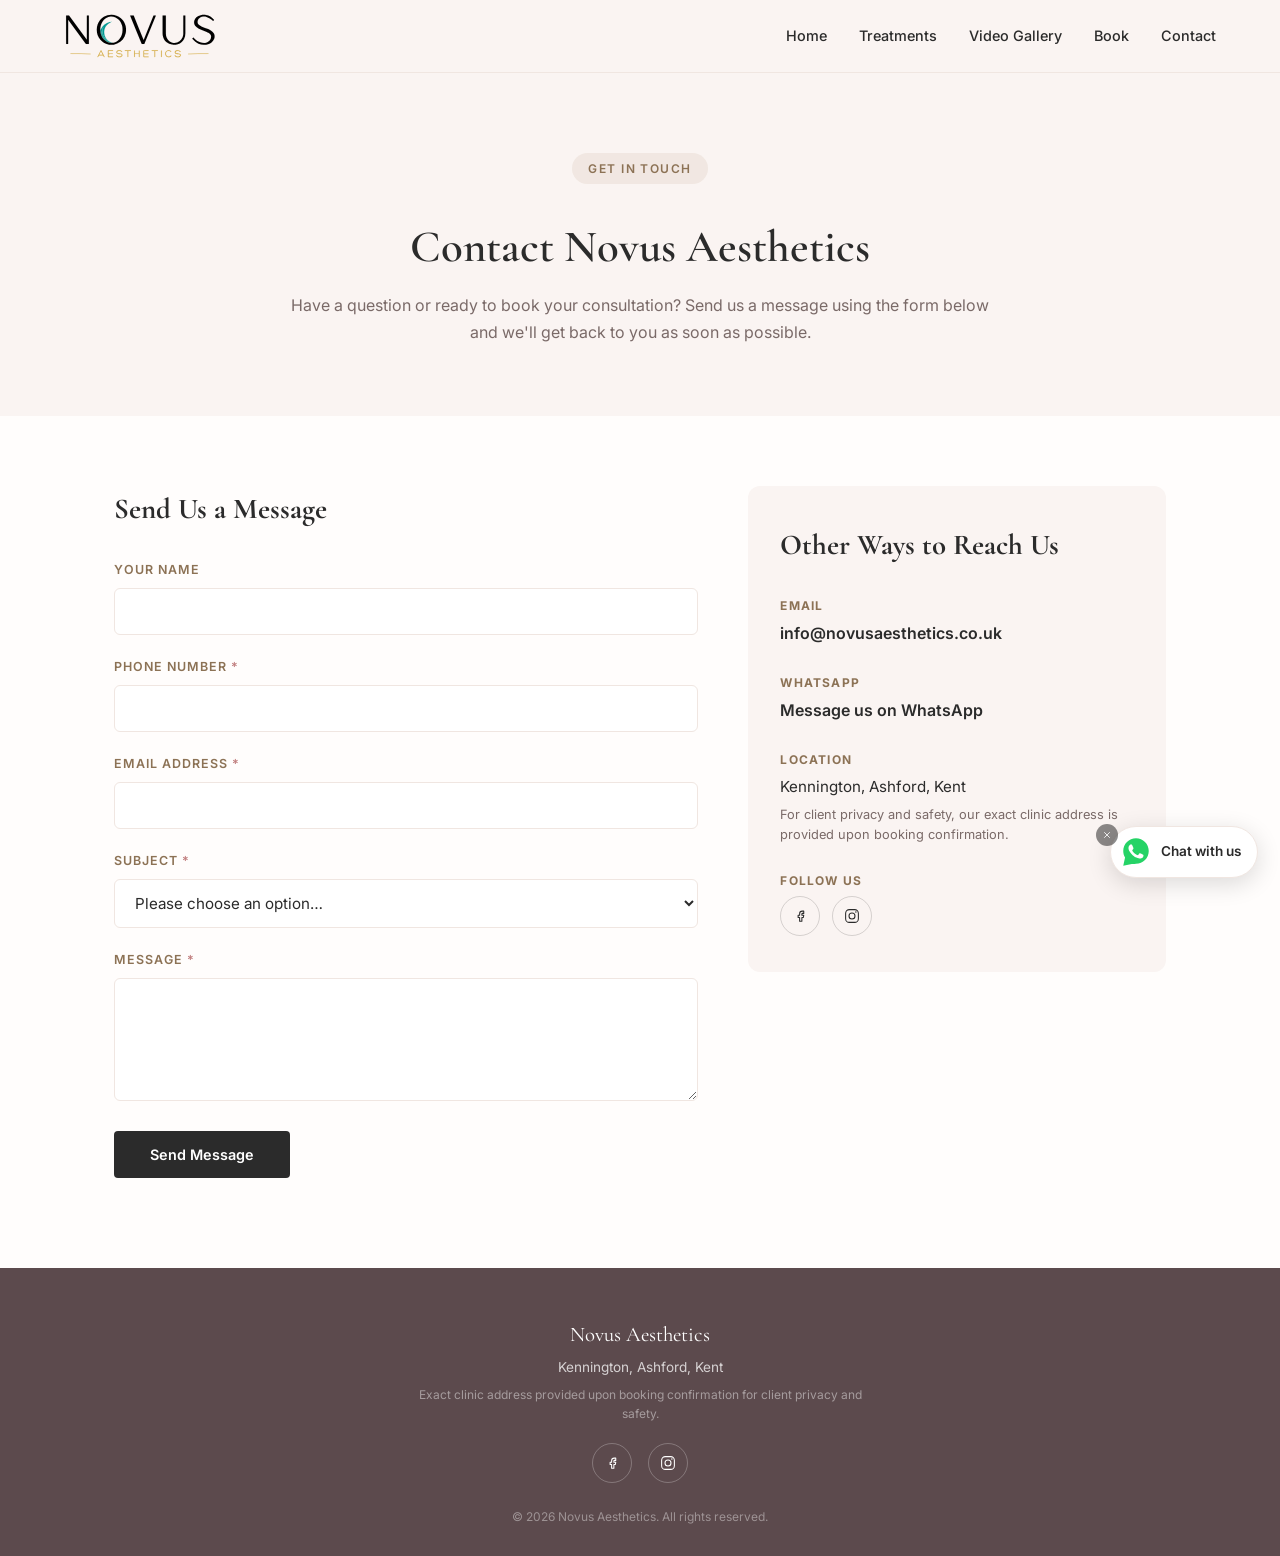
==== contact.html @ 6171dfd6 "Implement frosted header effect on scroll Add frosted header effect on scroll to improve UI." ====
<!DOCTYPE html>
<html lang="en-GB">
<head>
    <meta charset="UTF-8">
    <meta name="viewport" content="width=device-width, initial-scale=1.0, viewport-fit=cover">
    <meta http-equiv="X-UA-Compatible" content="ie=edge">
 
    <title>Contact | Book Your Consultation | Novus Aesthetics Ashford, Kent</title>
    <meta name="description" content="Get in touch with Novus Aesthetics in Ashford, Kent. Send a message to book your consultation for Botox, fillers and advanced skin treatments with a Registered Nurse.">
    <meta name="keywords" content="contact Novus Aesthetics, aesthetic clinic Ashford contact, book consultation Kent, Novus Aesthetics Kennington">
    <meta name="author" content="Novus Aesthetics">
    <meta name="robots" content="index, follow, max-snippet:-1, max-image-preview:large, max-video-preview:-1">
 
    <link rel="canonical" href="https://novusaesthetics.co.uk/contact.html">
    <link rel="preconnect" href="https://fonts.googleapis.com">
    <link rel="preconnect" href="https://fonts.gstatic.com" crossorigin>
 
    <link rel="stylesheet" href="style.css" media="screen">
    <link href="https://fonts.googleapis.com/css2?family=Cormorant+Garamond:wght@500;600;700&family=Parisienne&family=Inter:wght@400;500;600;700&display=swap" rel="stylesheet">
 
    <link rel="icon" type="image/svg+xml" href="favicon.svg">
    <link rel="shortcut icon" href="favicon.svg">
 
    <!-- Local Business Schema -->
    <script type="application/ld+json">
    {
      "@context": "https://schema.org",
      "@type": "MedicalBusiness",
      "@id": "https://novusaesthetics.co.uk/",
      "name": "Novus Aesthetics",
      "image": "https://novusaesthetics.co.uk/novus-logo.svg",
      "url": "https://novusaesthetics.co.uk",
      "email": "info@novusaesthetics.co.uk",
      "areaServed": {
        "@type": "Place",
        "name": "Kennington, Ashford, Kent"
      },
      "address": {
        "@type": "PostalAddress",
        "addressLocality": "Ashford",
        "addressRegion": "Kent",
        "addressCountry": "GB"
      },
      "sameAs": [
        "https://www.facebook.com/NovusAesthetics.uk",
        "https://www.instagram.com/novusaesthetics.uk"
      ]
    }
    </script>
</head>
<body>
 
    <!-- ============================= -->
    <!-- HEADER -->
    <!-- ============================= -->
    <header class="site-header">
        <div class="nav-container">
            <a href="index.html" class="logo" title="Novus Aesthetics">
                <img src="novus-logo.svg" alt="Novus Aesthetics" class="logo-img">
            </a>
 
            <nav class="primary-nav" aria-label="Primary Navigation">
                <a href="index.html">Home</a>
                <a href="treatments.html">Treatments</a>
                <a href="video.html">Video Gallery</a>
                <a href="book.html">Book</a>
                <a href="contact.html">Contact</a>
            </nav>
 
            <button class="hamburger" id="hamburger" aria-label="Open menu" aria-expanded="false" aria-controls="mobile-menu">
                <span></span><span></span><span></span>
            </button>
        </div>
    </header>
 
    <!-- Mobile Slide-in Menu -->
    <div class="mobile-menu" id="mobile-menu" role="dialog" aria-label="Mobile Navigation">
        <button class="menu-close" id="menu-close" aria-label="Close menu">
            <svg viewBox="0 0 24 24" fill="none" xmlns="http://www.w3.org/2000/svg">
                <path d="M6 6L18 18M18 6L6 18" stroke="currentColor" stroke-width="2" stroke-linecap="round"/>
            </svg>
        </button>
        <a href="index.html" class="mob-link">Home</a>
        <a href="treatments.html" class="mob-link">Treatments</a>
        <a href="video.html" class="mob-link">Video Gallery</a>
        <a href="book.html" class="mob-link">Book</a>
        <a href="contact.html" class="mob-link">Contact</a>
    </div>
 
    <main>
 
        <!-- ============================= -->
        <!-- PAGE HEADER -->
        <!-- ============================= -->
        <section class="page-header" aria-label="Contact Introduction">
            <div class="page-header-inner">
                <span class="eyebrow">Get In Touch</span>
                <h1>Contact Novus Aesthetics</h1>
                <p>Have a question or ready to book your consultation? Send us a message using the form below and we'll get back to you as soon as possible.</p>
            </div>
        </section>
 
        <!-- ============================= -->
        <!-- CONTACT SECTION -->
        <!-- ============================= -->
        <section class="contact-section" aria-label="Contact Form and Details">
            <div class="contact-grid">
 
                <!-- Contact Form -->
                <div class="contact-form-wrap">
                    <h2>Send Us a Message</h2>
                    <form class="contact-form" action="https://formspree.io/f/YOUR_FORM_ID" method="POST">
                        <div class="form-group">
                            <label for="name">Your Name</label>
                            <input type="text" id="name" name="name" autocomplete="name">
                        </div>
 
                        <div class="form-group">
                            <label for="phone">Phone Number <span class="req">*</span></label>
                            <input type="tel" id="phone" name="phone" required autocomplete="tel">
                        </div>
 
                        <div class="form-group">
                            <label for="email">Email Address <span class="req">*</span></label>
                            <input type="email" id="email" name="email" required autocomplete="email">
                        </div>
 
                        <div class="form-group">
                            <label for="subject">Subject <span class="req">*</span></label>
                            <select id="subject" name="subject" required>
                                <option value="" disabled selected>Please choose an option…</option>
                                <option value="Book a Consultation">Book a Consultation</option>
                                <option value="Treatment Enquiry">Treatment Enquiry</option>
                                <option value="Pricing Question">Pricing Question</option>
                                <option value="Aftercare Support">Aftercare Support</option>
                                <option value="Existing Appointment">Existing Appointment</option>
                                <option value="Other">Other</option>
                            </select>
                        </div>
 
                        <div class="form-group">
                            <label for="message">Message <span class="req">*</span></label>
                            <textarea id="message" name="message" rows="5" required></textarea>
                        </div>
 
                        <button type="submit" class="btn-submit">Send Message</button>
                    </form>
                </div>
 
                <!-- Contact Details -->
                <aside class="contact-details">
                    <h2>Other Ways to Reach Us</h2>
 
                    <div class="contact-detail-item">
                        <p class="detail-label">Email</p>
                        <a href="mailto:info@novusaesthetics.co.uk" class="detail-link">info@novusaesthetics.co.uk</a>
                    </div>
 
                    <div class="contact-detail-item">
                        <p class="detail-label">WhatsApp</p>
                        <a href="https://wa.me/447742267151" target="_blank" rel="noopener" class="detail-link">Message us on WhatsApp</a>
                    </div>
 
                    <div class="contact-detail-item">
                        <p class="detail-label">Location</p>
                        <p class="detail-text">Kennington, Ashford, Kent</p>
                        <p class="detail-note">For client privacy and safety, our exact clinic address is provided upon booking confirmation.</p>
                    </div>
 
                    <div class="contact-detail-item">
                        <p class="detail-label">Follow Us</p>
                        <div class="contact-socials">
                            <a href="https://www.facebook.com/NovusAesthetics.uk" target="_blank" rel="noopener" aria-label="Novus Aesthetics on Facebook" class="social-icon social-icon-dark">
                                <svg viewBox="0 0 24 24" fill="none" xmlns="http://www.w3.org/2000/svg">
                                    <path d="M15 8.5H17V5.5H15C13.067 5.5 11.5 7.067 11.5 9V11H9.5V14H11.5V19H14.5V14H16.5L17 11H14.5V9.5C14.5 8.94772 14.9477 8.5 15.5 8.5H15Z" stroke="currentColor" stroke-width="1.4" stroke-linejoin="round"/>
                                </svg>
                            </a>
                            <a href="https://www.instagram.com/novusaesthetics.uk" target="_blank" rel="noopener" aria-label="Novus Aesthetics on Instagram" class="social-icon social-icon-dark">
                                <svg viewBox="0 0 24 24" fill="none" xmlns="http://www.w3.org/2000/svg">
                                    <rect x="3.5" y="3.5" width="17" height="17" rx="5" stroke="currentColor" stroke-width="1.4"/>
                                    <circle cx="12" cy="12" r="4" stroke="currentColor" stroke-width="1.4"/>
                                    <circle cx="17.2" cy="6.8" r="1" fill="currentColor"/>
                                </svg>
                            </a>
                        </div>
                    </div>
                </aside>
 
            </div>
        </section>
 
    </main>
 
    <!-- WhatsApp Floating Chat Button -->
    <div class="whatsapp-float" id="whatsapp-float">
        <button class="whatsapp-dismiss" id="whatsapp-dismiss" aria-label="Hide WhatsApp button">
            <svg viewBox="0 0 24 24" fill="none" xmlns="http://www.w3.org/2000/svg">
                <path d="M6 6L18 18M18 6L6 18" stroke="currentColor" stroke-width="2" stroke-linecap="round"/>
            </svg>
        </button>
        <a href="https://wa.me/447742267151" target="_blank" rel="noopener" class="whatsapp-btn" aria-label="Chat with us on WhatsApp">
            <svg viewBox="0 0 32 32" fill="none" xmlns="http://www.w3.org/2000/svg">
                <path d="M16 3C9.373 3 4 8.373 4 15c0 2.25.62 4.354 1.699 6.153L4 29l8.063-1.657A11.94 11.94 0 0 0 16 27c6.627 0 12-5.373 12-12S22.627 3 16 3z" fill="#25D366"/>
                <path d="M12.505 9.641c-.26-.579-.534-.591-.782-.601-.202-.009-.434-.008-.665-.008-.231 0-.607.087-.925.434-.318.348-1.214 1.187-1.214 2.895 0 1.708 1.243 3.358 1.416 3.59.174.231 2.4 3.844 5.925 5.234 2.93 1.155 3.526.925 4.162.867.637-.058 2.054-.84 2.343-1.65.29-.81.29-1.505.203-1.65-.087-.145-.318-.232-.665-.406-.348-.173-2.054-1.013-2.372-1.129-.318-.116-.55-.173-.781.174-.232.347-.897 1.129-1.1 1.36-.202.232-.405.26-.752.087-.348-.174-1.466-.54-2.792-1.723-1.032-.92-1.729-2.057-1.931-2.404-.203-.348-.022-.536.152-.709.156-.155.348-.405.521-.608.174-.202.232-.347.348-.578.115-.232.058-.434-.03-.608-.086-.174-.762-1.891-1.07-2.577z" fill="#fff"/>
            </svg>
            <span class="whatsapp-label">Chat with us</span>
        </a>
    </div>
 
    <!-- ============================= -->
    <!-- FOOTER -->
    <!-- ============================= -->
    <footer class="site-footer">
        <div class="footer-content">
            <p class="footer-brand">Novus Aesthetics</p>
            <p class="footer-area">Kennington, Ashford, Kent</p>
            <p class="footer-privacy">Exact clinic address provided upon booking confirmation for client privacy and safety.</p>
            <div class="footer-socials">
                <a href="https://www.facebook.com/NovusAesthetics.uk" target="_blank" rel="noopener" aria-label="Novus Aesthetics on Facebook" class="social-icon">
                    <svg viewBox="0 0 24 24" fill="none" xmlns="http://www.w3.org/2000/svg">
                        <path d="M15 8.5H17V5.5H15C13.067 5.5 11.5 7.067 11.5 9V11H9.5V14H11.5V19H14.5V14H16.5L17 11H14.5V9.5C14.5 8.94772 14.9477 8.5 15.5 8.5H15Z" stroke="currentColor" stroke-width="1.4" stroke-linejoin="round"/>
                    </svg>
                </a>
                <a href="https://www.instagram.com/novusaesthetics.uk" target="_blank" rel="noopener" aria-label="Novus Aesthetics on Instagram" class="social-icon">
                    <svg viewBox="0 0 24 24" fill="none" xmlns="http://www.w3.org/2000/svg">
                        <rect x="3.5" y="3.5" width="17" height="17" rx="5" stroke="currentColor" stroke-width="1.4"/>
                        <circle cx="12" cy="12" r="4" stroke="currentColor" stroke-width="1.4"/>
                        <circle cx="17.2" cy="6.8" r="1" fill="currentColor"/>
                    </svg>
                </a>
            </div>
            <p class="footer-copy">&copy; 2026 Novus Aesthetics. All rights reserved.</p>
        </div>
    </footer>
 
    <script>
        const hamburger = document.getElementById('hamburger');
        const mobileMenu = document.getElementById('mobile-menu');
        const menuClose = document.getElementById('menu-close');
        const mobLinks = mobileMenu.querySelectorAll('.mob-link');
 
        function closeMenu() {
            mobileMenu.classList.remove('open');
            hamburger.classList.remove('open');
            hamburger.setAttribute('aria-expanded', 'false');
            document.body.style.overflow = '';
        }
 
        hamburger.addEventListener('click', () => {
            const isOpen = mobileMenu.classList.toggle('open');
            hamburger.classList.toggle('open', isOpen);
            hamburger.setAttribute('aria-expanded', isOpen);
            document.body.style.overflow = isOpen ? 'hidden' : '';
        });
 
        menuClose.addEventListener('click', closeMenu);
 
        mobLinks.forEach(link => {
            link.addEventListener('click', closeMenu);
        });
 
        // WhatsApp float dismiss
        const whatsappFloat = document.getElementById('whatsapp-float');
        const whatsappDismiss = document.getElementById('whatsapp-dismiss');
 
        whatsappDismiss.addEventListener('click', () => {
            whatsappFloat.classList.add('hidden');
        });
 
        // Frosted header on scroll
        const siteHeader = document.querySelector('.site-header');
        function updateHeaderFrost() {
            siteHeader.classList.toggle('scrolled', window.scrollY > 40);
        }
        window.addEventListener('scroll', updateHeaderFrost, { passive: true });
        updateHeaderFrost();
    </script>
</body>
</html>
---- style.css ----
/* ============================= */
/* RESET & BASE */
/* ============================= */
* {
    margin: 0;
    padding: 0;
    box-sizing: border-box;
}

:root {
    --ink: #2b2b2b;
    --stone: #faf4f2;       /* very light warm blush */
    --cream: #fffdfc;       /* near-white warm ivory */
    --accent: #a98c6b;      /* warm gold-taupe */
    --accent-dark: #8c7255;
    --blush: #d9a0a0;       /* soft beauty pink */
    --blush-dark: #c07d7d;
    --teal: #2aa38f;
    --teal-dark: #1f8a7a;
    --deep: #5c4a4d;        /* lightened warm plum, much softer than before */
    --text-muted: #7a6a68;
    --border-soft: #f0e6e1;
    --white: #ffffff;
}

html {
    scroll-behavior: smooth;
}

body {
    font-family: 'Inter', sans-serif;
    background-color: var(--cream);
    color: var(--ink);
    line-height: 1.6;
    -webkit-font-smoothing: antialiased;
}

h1, h2, h3 {
    font-family: 'Cormorant Garamond', serif;
    color: var(--ink);
}

a {
    color: inherit;
}

img {
    max-width: 100%;
    display: block;
}

.section-heading {
    text-align: center;
    max-width: 640px;
    margin: 0 auto 48px;
    padding: 0 20px;
}

.section-heading h2 {
    font-size: 2.2rem;
    margin-bottom: 12px;
    position: relative;
    display: inline-block;
}

.section-heading h2::after {
    content: '';
    display: block;
    width: 56px;
    height: 3px;
    margin: 14px auto 0;
    border-radius: 2px;
    background: linear-gradient(90deg, var(--blush-dark), var(--teal), var(--accent));
}

.section-sub {
    color: var(--text-muted);
    font-size: 1rem;
}

/* ============================= */
/* HEADER */
/* ============================= */
.site-header {
    position: sticky;
    top: 0;
    left: 0;
    width: 100%;
    z-index: 1000;
    background: var(--stone);
    border-bottom: 1px solid var(--border-soft);
    transition: background 0.3s ease;
}

/* Frosted translucent state once scrolled */
.site-header.scrolled {
    background: rgba(250, 244, 242, 0.78);
    backdrop-filter: blur(12px);
    -webkit-backdrop-filter: blur(12px);
}

.nav-container {
    display: flex;
    justify-content: space-between;
    align-items: center;
    max-width: 1200px;
    margin: 0 auto;
    padding: 12px 24px;
}

.logo {
    display: inline-flex;
    align-items: center;
    text-decoration: none;
    line-height: 1;
}

.logo-img {
    height: 48px;
    width: auto;
    display: block;
}

.primary-nav {
    display: flex;
    gap: 32px;
}

.primary-nav a {
    text-decoration: none;
    font-size: 0.9rem;
    font-weight: 500;
    color: var(--ink);
    transition: color 0.2s ease;
}

.primary-nav a:hover {
    color: var(--accent);
}

/* Hamburger (hidden on desktop) */
.hamburger {
    display: none;
    flex-direction: column;
    justify-content: center;
    gap: 5px;
    background: none;
    border: none;
    cursor: pointer;
    padding: 8px;
    z-index: 1200;
}

.hamburger span {
    display: block;
    width: 24px;
    height: 2px;
    background: var(--ink);
    border-radius: 2px;
    transition: transform 0.3s ease, opacity 0.3s ease;
}

.hamburger.open span:nth-child(1) { transform: translateY(7px) rotate(45deg); }
.hamburger.open span:nth-child(2) { opacity: 0; }
.hamburger.open span:nth-child(3) { transform: translateY(-7px) rotate(-45deg); }

/* Mobile Slide-in Menu */
.mobile-menu {
    display: none;
    position: fixed;
    inset: 0;
    background: var(--stone);
    z-index: 1100;
    flex-direction: column;
    align-items: center;
    justify-content: center;
    gap: 32px;
}

.mobile-menu.open {
    display: flex;
}

.mob-link {
    font-family: 'Cormorant Garamond', serif;
    font-size: 1.5rem;
    font-weight: 600;
    color: var(--ink);
    text-decoration: none;
}

/* ============================= */
/* HERO */
/* ============================= */
.hero {
    position: relative;
    padding: 120px 24px 100px;
    text-align: left;
    overflow: hidden;
    min-height: 540px;
    display: flex;
    align-items: center;
}

.hero-bg {
    position: absolute;
    inset: 0;
    z-index: 0;
    background-image: url('lip-model-novus-aestetics.jpg');
    background-size: cover;
    background-position: left 30%;
}

.hero-bg::after {
    content: '';
    position: absolute;
    inset: 0;
    background: linear-gradient(95deg, rgba(255,253,252,0.15) 0%, rgba(255,253,252,0.55) 40%, rgba(255,253,252,0.92) 68%, rgba(255,253,252,0.97) 100%);
}

.hero-content {
    position: relative;
    z-index: 2;
    max-width: 520px;
    margin-left: auto;
    margin-right: 6%;
}

.hero-h1 {
    margin-bottom: 22px;
    color: var(--ink);
    font-size: 3.2rem;
}

.hero-sub {
    color: #5f5350;
}

.hero-content .btn-outline {
    border-color: var(--ink);
    color: var(--ink);
    background: rgba(255,255,255,0.55);
}

.hero-content .hero-btns .btn-outline:hover {
    background: var(--accent);
    border-color: var(--accent);
    color: var(--white);
}

.eyebrow {
    display: inline-block;
    font-size: 0.75rem;
    font-weight: 600;
    letter-spacing: 0.12em;
    text-transform: uppercase;
    color: var(--accent-dark);
    background: rgba(169, 140, 107, 0.12);
    padding: 6px 16px;
    border-radius: 20px;
    margin-bottom: 24px;
}

.hero-h1 {
    font-size: 3rem;
    font-weight: 600;
    line-height: 1.15;
    margin-bottom: 20px;
}

.hero-sub {
    font-size: 1.05rem;
    color: var(--text-muted);
    max-width: 560px;
    margin: 0 auto 32px;
}

.hero-btns {
    display: flex;
    justify-content: center;
    gap: 14px;
    flex-wrap: wrap;
}

.btn-outline {
    background: transparent;
    color: var(--ink);
    font-size: 0.9rem;
    font-weight: 600;
    padding: 14px 28px;
    border-radius: 4px;
    text-decoration: none;
    border: 1.5px solid var(--ink);
    transition: background 0.2s ease, color 0.2s ease, border-color 0.2s ease;
    display: inline-block;
}

.btn-primary {
    background: var(--ink);
    color: var(--white);
    font-size: 0.9rem;
    font-weight: 600;
    padding: 14px 28px;
    border-radius: 4px;
    text-decoration: none;
    transition: background 0.2s ease;
}

.btn-primary:hover {
    background: var(--accent-dark);
}

.btn-ghost-dark {
    background: transparent;
    color: var(--white);
    font-size: 0.9rem;
    font-weight: 600;
    padding: 14px 28px;
    border-radius: 4px;
    text-decoration: none;
    border: 1.5px solid var(--white);
    transition: background 0.2s ease, color 0.2s ease;
    display: inline-block;
}

.btn-ghost-dark:hover {
    background: var(--white);
    color: var(--ink);
}

.btn-primary-lg {
    background: var(--white);
    color: var(--ink);
    font-size: 1rem;
    font-weight: 700;
    padding: 16px 36px;
    border-radius: 4px;
    text-decoration: none;
    display: inline-block;
    margin-top: 24px;
    transition: transform 0.2s ease;
}

.btn-primary-lg:hover {
    transform: translateY(-2px);
}

/* ============================= */
/* TRUST STRIP */
/* ============================= */
.trust-strip {
    display: grid;
    grid-template-columns: repeat(auto-fit, minmax(220px, 1fr));
    gap: 1px;
    background: var(--border-soft);
}

.trust-item {
    background: var(--cream);
    padding: 40px 32px;
    text-align: center;
}

.trust-icon {
    width: 48px;
    height: 48px;
    margin: 0 auto 16px;
    color: var(--accent-dark);
}

.trust-icon svg {
    width: 100%;
    height: 100%;
}

.trust-title {
    font-weight: 700;
    font-size: 1rem;
    margin-bottom: 8px;
}

.trust-body {
    font-size: 0.85rem;
    color: var(--text-muted);
    line-height: 1.6;
}

/* ============================= */
/* SERVICES */
/* ============================= */
.services {
    padding: 90px 24px;
}

.services-grid {
    display: grid;
    grid-template-columns: repeat(auto-fit, minmax(280px, 1fr));
    gap: 28px;
    max-width: 1100px;
    margin: 0 auto;
}

.service-card {
    background: var(--white);
    border: 1px solid var(--border-soft);
    border-top: 3px solid var(--blush-dark);
    border-radius: 10px;
    padding: 40px 32px;
    transition: box-shadow 0.25s ease, transform 0.25s ease;
}

.service-card:nth-child(2) {
    border-top-color: var(--teal-dark);
}

.service-card:nth-child(3) {
    border-top-color: var(--accent);
}

.service-card:hover {
    transform: translateY(-4px);
    box-shadow: 0 16px 40px rgba(0,0,0,0.06);
}

.service-card h3 {
    font-size: 1.45rem;
    margin-bottom: 14px;
    letter-spacing: 0.01em;
}

.service-card p {
    font-size: 0.92rem;
    color: var(--text-muted);
    margin-bottom: 16px;
    line-height: 1.65;
}

.service-price {
    font-family: 'Cormorant Garamond', serif;
    font-size: 1.15rem;
    font-weight: 600;
    color: var(--blush-dark);
    margin-bottom: 20px !important;
}

.service-more {
    max-height: 0;
    overflow: hidden;
    transition: max-height 0.3s ease;
}

.service-more p {
    font-size: 0.88rem;
    color: var(--text-muted);
    line-height: 1.65;
    margin-bottom: 12px;
    padding-top: 4px;
}

.service-more p:first-child {
    padding-top: 8px;
}

.service-toggle {
    background: none;
    border: none;
    padding: 0;
    margin-top: 4px;
    font-family: 'Inter', sans-serif;
    font-size: 0.85rem;
    font-weight: 700;
    color: var(--accent-dark);
    letter-spacing: 0.02em;
    cursor: pointer;
    display: inline-flex;
    align-items: center;
    gap: 6px;
    transition: color 0.2s ease;
}

.service-toggle:hover {
    color: var(--ink);
}

.service-toggle span {
    font-size: 1.1rem;
    line-height: 1;
}

/* ============================= */
/* ABOUT */
/* ============================= */
.about {
    background: var(--stone);
    padding: 90px 24px;
}

.about-grid {
    display: grid;
    grid-template-columns: repeat(auto-fit, minmax(300px, 1fr));
    gap: 50px;
    max-width: 1100px;
    margin: 0 auto;
    align-items: center;
}

.about-image img {
    border-radius: 8px;
    width: 100%;
    aspect-ratio: 4/5;
    object-fit: cover;
}

.about-text h2 {
    font-size: 2.2rem;
    margin-bottom: 20px;
}

.about-text p {
    font-size: 0.95rem;
    color: var(--text-muted);
    margin-bottom: 16px;
}

.about-text em {
    color: var(--teal-dark);
    font-style: italic;
    font-weight: 600;
}

/* ============================= */
/* VIDEO TEASER */
/* ============================= */
.video-teaser {
    background: var(--deep);
    padding: 90px 24px;
    text-align: center;
    color: var(--white);
}

.video-teaser .section-heading h2,
.video-teaser .section-sub {
    color: var(--white);
}

.video-teaser-grid {
    display: grid;
    grid-template-columns: repeat(auto-fit, minmax(200px, 1fr));
    gap: 24px;
    max-width: 900px;
    margin: 0 auto 40px;
}

.video-teaser-card {
    background: rgba(255,255,255,0.05);
    border-radius: 8px;
    padding: 0;
    border: 1px solid rgba(255,255,255,0.1);
    overflow: hidden;
}

.video-thumb {
    position: relative;
    aspect-ratio: 16/10;
    background: rgba(255,255,255,0.04);
    display: flex;
    align-items: center;
    justify-content: center;
}

.play-icon {
    width: 56px;
    height: 56px;
    border-radius: 50%;
    background: rgba(255,255,255,0.12);
    display: flex;
    align-items: center;
    justify-content: center;
    font-size: 1.1rem;
    color: var(--white);
    transition: background 0.2s ease, transform 0.2s ease;
}

.video-teaser-card:hover .play-icon {
    background: var(--accent);
    transform: scale(1.08);
}

.video-label {
    padding: 16px 0;
    font-size: 0.9rem;
    font-weight: 600;
    color: var(--white);
}

/* ============================= */
/* TESTIMONIALS */
/* ============================= */
.testimonials {
    padding: 90px 24px;
}

.testimonials-grid {
    display: grid;
    grid-template-columns: repeat(auto-fit, minmax(260px, 1fr));
    gap: 28px;
    max-width: 1100px;
    margin: 0 auto;
}

.testimonial-card {
    background: var(--stone);
    border-radius: 8px;
    padding: 32px 28px;
}

.quote {
    font-style: italic;
    font-size: 0.95rem;
    margin-bottom: 16px;
    color: var(--ink);
    position: relative;
    padding-left: 18px;
}

.quote::before {
    content: '"';
    position: absolute;
    left: -4px;
    top: -6px;
    font-family: 'Cormorant Garamond', serif;
    font-size: 2.2rem;
    color: var(--blush-dark);
    font-style: normal;
}

.client-name {
    font-size: 0.82rem;
    font-weight: 700;
    color: var(--text-muted);
}

/* ============================= */
/* FAQ */
/* ============================= */
.faqs {
    padding: 90px 24px;
    background: var(--stone);
}

.faq-accordion {
    max-width: 720px;
    margin: 0 auto;
}

.faq-item {
    border-bottom: 1px solid var(--border-soft);
    padding: 18px 0;
}

.faq-toggle {
    width: 100%;
    background: none;
    border: none;
    text-align: left;
    font-size: 1.05rem;
    font-weight: 600;
    cursor: pointer;
    display: flex;
    justify-content: space-between;
    color: var(--ink);
    transition: color 0.2s ease;
}

.faq-toggle:hover {
    color: var(--blush-dark);
}

.faq-content {
    max-height: 0;
    overflow: hidden;
    transition: max-height 0.3s ease;
}

.faq-content p {
    padding-top: 12px;
    color: var(--text-muted);
    font-size: 0.9rem;
}

/* ============================= */
/* FINAL CTA */
/* ============================= */
.final-cta {
    background: linear-gradient(135deg, var(--blush-dark), var(--accent));
    padding: 80px 24px;
    text-align: center;
}

.final-cta h2 {
    font-size: 2.2rem;
    color: var(--white);
    margin-bottom: 6px;
}

.final-cta-sub {
    font-size: 1.05rem;
    color: rgba(255,255,255,0.9);
    font-weight: 500;
}

/* ============================= */
/* FOOTER */
/* ============================= */
.site-footer {
    background: var(--deep);
    color: rgba(255,255,255,0.75);
    padding: 50px 24px 30px;
    text-align: center;
}

.footer-brand {
    font-family: 'Cormorant Garamond', serif;
    font-size: 1.3rem;
    color: var(--white);
    margin-bottom: 6px;
}

.footer-area {
    font-size: 0.85rem;
    margin-bottom: 6px;
}

.footer-privacy {
    font-size: 0.75rem;
    color: rgba(255,255,255,0.45);
    max-width: 480px;
    margin: 0 auto 20px;
}

.footer-socials {
    display: flex;
    justify-content: center;
    gap: 16px;
    margin-bottom: 24px;
}

.social-icon {
    width: 40px;
    height: 40px;
    border-radius: 50%;
    border: 1px solid rgba(255,255,255,0.25);
    display: flex;
    align-items: center;
    justify-content: center;
    color: var(--white);
    transition: background 0.2s ease, border-color 0.2s ease;
}

.social-icon svg {
    width: 18px;
    height: 18px;
}

.social-icon:hover {
    background: var(--accent);
    border-color: var(--accent);
}

.footer-copy {
    font-size: 0.75rem;
    color: rgba(255,255,255,0.4);
}

/* ============================= */
/* MENU CLOSE BUTTON */
/* ============================= */
.menu-close {
    position: absolute;
    top: 20px;
    right: 20px;
    width: 44px;
    height: 44px;
    border-radius: 50%;
    border: 1px solid var(--border-soft);
    background: var(--stone);
    color: var(--ink);
    cursor: pointer;
    display: flex;
    align-items: center;
    justify-content: center;
}

.menu-close svg {
    width: 20px;
    height: 20px;
}

/* ============================= */
/* WHATSAPP FLOAT */
/* ============================= */
.whatsapp-float {
    position: fixed;
    bottom: 22px;
    right: 22px;
    z-index: 900;
    display: flex;
    align-items: center;
}

.whatsapp-float.hidden {
    display: none;
}

.whatsapp-btn {
    display: flex;
    align-items: center;
    gap: 8px;
    background: var(--white);
    border: 1px solid var(--border-soft);
    border-radius: 30px;
    padding: 8px 16px 8px 8px;
    text-decoration: none;
    box-shadow: 0 6px 24px rgba(0,0,0,0.14);
    transition: transform 0.2s ease, box-shadow 0.2s ease;
}

.whatsapp-btn:hover {
    transform: translateY(-2px);
    box-shadow: 0 10px 30px rgba(0,0,0,0.18);
}

.whatsapp-btn svg {
    width: 34px;
    height: 34px;
}

.whatsapp-label {
    font-size: 0.85rem;
    font-weight: 600;
    color: var(--ink);
}

.whatsapp-dismiss {
    width: 22px;
    height: 22px;
    border-radius: 50%;
    border: none;
    background: rgba(0,0,0,0.45);
    color: #fff;
    cursor: pointer;
    display: flex;
    align-items: center;
    justify-content: center;
    margin-right: -8px;
    margin-top: -34px;
    z-index: 2;
    position: relative;
}

.whatsapp-dismiss svg {
    width: 10px;
    height: 10px;
}

/* ============================= */
/* PAGE HEADER (inner pages) */
/* ============================= */
.page-header {
    background: var(--stone);
    padding: 80px 24px 70px;
    text-align: center;
}

.page-header-inner {
    max-width: 720px;
    margin: 0 auto;
}

.page-header h1 {
    font-size: 2.8rem;
    font-weight: 600;
    line-height: 1.15;
    margin: 14px 0 18px;
}

.page-header p {
    font-size: 1rem;
    color: var(--text-muted);
    line-height: 1.7;
}

/* ============================= */
/* TREATMENT CATEGORIES */
/* ============================= */
.treatment-cats {
    max-width: 1100px;
    margin: 0 auto;
    padding: 80px 24px;
    display: grid;
    grid-template-columns: repeat(auto-fit, minmax(300px, 1fr));
    gap: 28px;
}

.cat-block {
    background: var(--white);
    border: 1px solid var(--border-soft);
    border-top: 3px solid var(--accent);
    border-radius: 10px;
    padding: 36px 32px;
}

.cat-block:nth-child(1) { border-top-color: var(--blush-dark); }
.cat-block:nth-child(2) { border-top-color: var(--teal-dark); }
.cat-block:nth-child(3) { border-top-color: var(--accent); }
.cat-block:nth-child(4) { border-top-color: var(--blush); }

.cat-head h2 {
    font-size: 1.6rem;
    margin-bottom: 8px;
}

.cat-head p {
    font-size: 0.9rem;
    color: var(--text-muted);
    line-height: 1.6;
    margin-bottom: 22px;
}

.cat-list {
    list-style: none;
    padding: 0;
    margin: 0;
}

.cat-list li {
    font-size: 0.92rem;
    color: var(--ink);
    padding: 9px 0 9px 24px;
    border-top: 1px solid var(--border-soft);
    position: relative;
}

.cat-list li::before {
    content: '';
    position: absolute;
    left: 4px;
    top: 50%;
    transform: translateY(-50%);
    width: 6px;
    height: 6px;
    border-radius: 50%;
    background: var(--accent);
}

/* ============================= */
/* YOUR JOURNEY */
/* ============================= */
.journey {
    background: var(--stone);
    padding: 90px 24px;
}

.journey-steps {
    max-width: 760px;
    margin: 0 auto;
    display: flex;
    flex-direction: column;
    gap: 8px;
}

.journey-step {
    display: flex;
    gap: 24px;
    align-items: flex-start;
    background: var(--white);
    border: 1px solid var(--border-soft);
    border-radius: 10px;
    padding: 28px 30px;
}

.journey-num {
    flex-shrink: 0;
    width: 44px;
    height: 44px;
    border-radius: 50%;
    background: linear-gradient(135deg, var(--blush-dark), var(--accent));
    color: var(--white);
    font-family: 'Cormorant Garamond', serif;
    font-size: 1.4rem;
    font-weight: 700;
    display: flex;
    align-items: center;
    justify-content: center;
}

.journey-text h3 {
    font-size: 1.3rem;
    margin-bottom: 6px;
}

.journey-text p {
    font-size: 0.92rem;
    color: var(--text-muted);
    line-height: 1.65;
}

/* Scroll-reveal for journey steps (animates only if user allows motion) */
@media (prefers-reduced-motion: no-preference) {
    .journey-step {
        opacity: 0;
        transform: translateY(26px);
        transition: opacity 0.6s ease, transform 0.6s ease;
    }

    .journey-step.revealed {
        opacity: 1;
        transform: none;
    }

    /* Small stagger when several steps reveal together */
    .journey-step:nth-child(2).revealed { transition-delay: 0.1s; }
    .journey-step:nth-child(3).revealed { transition-delay: 0.2s; }
    .journey-step:nth-child(4).revealed { transition-delay: 0.3s; }
    .journey-step:nth-child(5).revealed { transition-delay: 0.4s; }

    /* No delay when hiding again */
    .journey-step:not(.revealed) { transition-delay: 0s; }
}

/* ============================= */
/* CONTACT PAGE */
/* ============================= */
.contact-section {
    max-width: 1100px;
    margin: 0 auto;
    padding: 70px 24px 90px;
}

.contact-grid {
    display: grid;
    grid-template-columns: 1.4fr 1fr;
    gap: 50px;
    align-items: start;
}

.contact-form-wrap h2,
.contact-details h2 {
    font-size: 1.8rem;
    margin-bottom: 28px;
}

.form-group {
    margin-bottom: 22px;
}

.form-group label {
    display: block;
    font-size: 0.78rem;
    font-weight: 600;
    letter-spacing: 0.08em;
    text-transform: uppercase;
    color: var(--accent-dark);
    margin-bottom: 8px;
}

.form-group .req {
    color: var(--blush-dark);
}

.form-group input,
.form-group select,
.form-group textarea {
    width: 100%;
    padding: 13px 16px;
    border: 1px solid var(--border-soft);
    border-radius: 6px;
    background: var(--white);
    font-family: 'Inter', sans-serif;
    font-size: 0.95rem;
    color: var(--ink);
    transition: border-color 0.2s ease, box-shadow 0.2s ease;
}

.form-group input:focus,
.form-group select:focus,
.form-group textarea:focus {
    outline: none;
    border-color: var(--accent);
    box-shadow: 0 0 0 3px rgba(169, 140, 107, 0.12);
}

.form-group textarea {
    resize: vertical;
    min-height: 120px;
}

.btn-submit {
    background: var(--ink);
    color: var(--white);
    font-family: 'Inter', sans-serif;
    font-size: 0.9rem;
    font-weight: 600;
    padding: 15px 36px;
    border: none;
    border-radius: 4px;
    cursor: pointer;
    transition: background 0.2s ease;
}

.btn-submit:hover {
    background: var(--accent-dark);
}

/* Contact details sidebar */
.contact-details {
    background: var(--stone);
    border-radius: 12px;
    padding: 36px 32px;
}

.contact-detail-item {
    margin-bottom: 26px;
}

.contact-detail-item:last-child {
    margin-bottom: 0;
}

.detail-label {
    font-size: 0.75rem;
    font-weight: 700;
    letter-spacing: 0.1em;
    text-transform: uppercase;
    color: var(--accent-dark);
    margin-bottom: 6px;
}

.detail-link {
    font-size: 1rem;
    font-weight: 600;
    color: var(--ink);
    text-decoration: none;
    transition: color 0.2s ease;
}

.detail-link:hover {
    color: var(--accent);
}

.detail-text {
    font-size: 0.95rem;
    color: var(--ink);
}

.detail-note {
    font-size: 0.8rem;
    color: var(--text-muted);
    line-height: 1.55;
    margin-top: 6px;
}

.contact-socials {
    display: flex;
    gap: 12px;
    margin-top: 4px;
}

.social-icon-dark {
    border-color: rgba(0,0,0,0.15);
    color: var(--ink);
}

.social-icon-dark:hover {
    background: var(--accent);
    border-color: var(--accent);
    color: var(--white);
}

/* ============================= */
/* VIDEO GALLERY PAGE */
/* ============================= */
.video-gallery {
    max-width: 1100px;
    margin: 0 auto;
    padding: 60px 24px 90px;
}

.video-filter {
    display: flex;
    justify-content: center;
    flex-wrap: wrap;
    gap: 10px;
    margin-bottom: 48px;
}

.filter-btn {
    background: transparent;
    border: 1px solid var(--border-soft);
    color: var(--text-muted);
    font-family: 'Inter', sans-serif;
    font-size: 0.85rem;
    font-weight: 600;
    padding: 9px 20px;
    border-radius: 30px;
    cursor: pointer;
    transition: all 0.2s ease;
}

.filter-btn:hover {
    border-color: var(--accent);
    color: var(--accent-dark);
}

.filter-btn.active {
    background: var(--ink);
    border-color: var(--ink);
    color: var(--white);
}

.video-grid {
    display: grid;
    grid-template-columns: repeat(auto-fill, minmax(300px, 1fr));
    gap: 32px;
}

.video-card {
    background: var(--white);
    border: 1px solid var(--border-soft);
    border-radius: 12px;
    overflow: hidden;
    transition: box-shadow 0.25s ease, transform 0.25s ease;
}

.video-card:hover {
    transform: translateY(-4px);
    box-shadow: 0 16px 40px rgba(0,0,0,0.08);
}

.video-frame {
    position: relative;
    aspect-ratio: 16 / 9;
    background: var(--deep);
    cursor: pointer;
    overflow: hidden;
}

.video-thumb-img {
    width: 100%;
    height: 100%;
    object-fit: cover;
    display: block;
}

.video-frame iframe {
    position: absolute;
    inset: 0;
    width: 100%;
    height: 100%;
    border: 0;
}

.video-play {
    position: absolute;
    top: 50%;
    left: 50%;
    transform: translate(-50%, -50%);
    width: 68px;
    height: 48px;
    background: none;
    border: none;
    cursor: pointer;
    padding: 0;
    transition: transform 0.2s ease;
}

.video-play svg {
    width: 100%;
    height: 100%;
}

.video-frame:hover .video-play {
    transform: translate(-50%, -50%) scale(1.1);
}

.video-info {
    padding: 22px 24px 26px;
}

.video-tag {
    display: inline-block;
    font-size: 0.68rem;
    font-weight: 700;
    letter-spacing: 0.08em;
    text-transform: uppercase;
    color: var(--accent-dark);
    background: rgba(169, 140, 107, 0.12);
    padding: 4px 12px;
    border-radius: 20px;
    margin-bottom: 12px;
}

.video-info h3 {
    font-size: 1.25rem;
    margin-bottom: 8px;
    line-height: 1.25;
}

.video-info p {
    font-size: 0.88rem;
    color: var(--text-muted);
    line-height: 1.6;
}

.video-loadmore-wrap {
    text-align: center;
    margin-top: 48px;
}

.btn-loadmore {
    background: transparent;
    border: 1.5px solid var(--ink);
    color: var(--ink);
    font-family: 'Inter', sans-serif;
    font-size: 0.9rem;
    font-weight: 600;
    padding: 13px 34px;
    border-radius: 4px;
    cursor: pointer;
    transition: background 0.2s ease, color 0.2s ease, border-color 0.2s ease;
}

.btn-loadmore:hover {
    background: var(--accent);
    border-color: var(--accent);
    color: var(--white);
}

.video-empty {
    text-align: center;
    color: var(--text-muted);
    font-size: 0.95rem;
    padding: 40px 0;
}

/* ============================= */
/* RESPONSIVE */
/* ============================= */
@media (max-width: 860px) {
    .primary-nav {
        display: none;
    }

    .hamburger {
        display: flex;
    }

    .hero {
        padding: 80px 20px 70px;
        min-height: 480px;
        text-align: center;
    }

    .hero-bg {
        background-position: 28% 20%;
    }

    .hero-bg::after {
        background: rgba(255,253,252,0.85);
    }

    .hero-content {
        margin: 0 auto;
        max-width: 100%;
    }

    .hero-h1 {
        font-size: 2.2rem;
    }

    .hero-content .hero-btns {
        justify-content: center;
    }

    .about-grid {
        grid-template-columns: 1fr;
    }

    .contact-grid {
        grid-template-columns: 1fr;
        gap: 40px;
    }

    .page-header h1 {
        font-size: 2rem;
    }

    .journey-step {
        padding: 22px 20px;
        gap: 16px;
    }

    .journey-num {
        width: 38px;
        height: 38px;
        font-size: 1.2rem;
    }

    .whatsapp-label {
        display: none;
    }

    .whatsapp-btn {
        padding: 8px;
    }
}
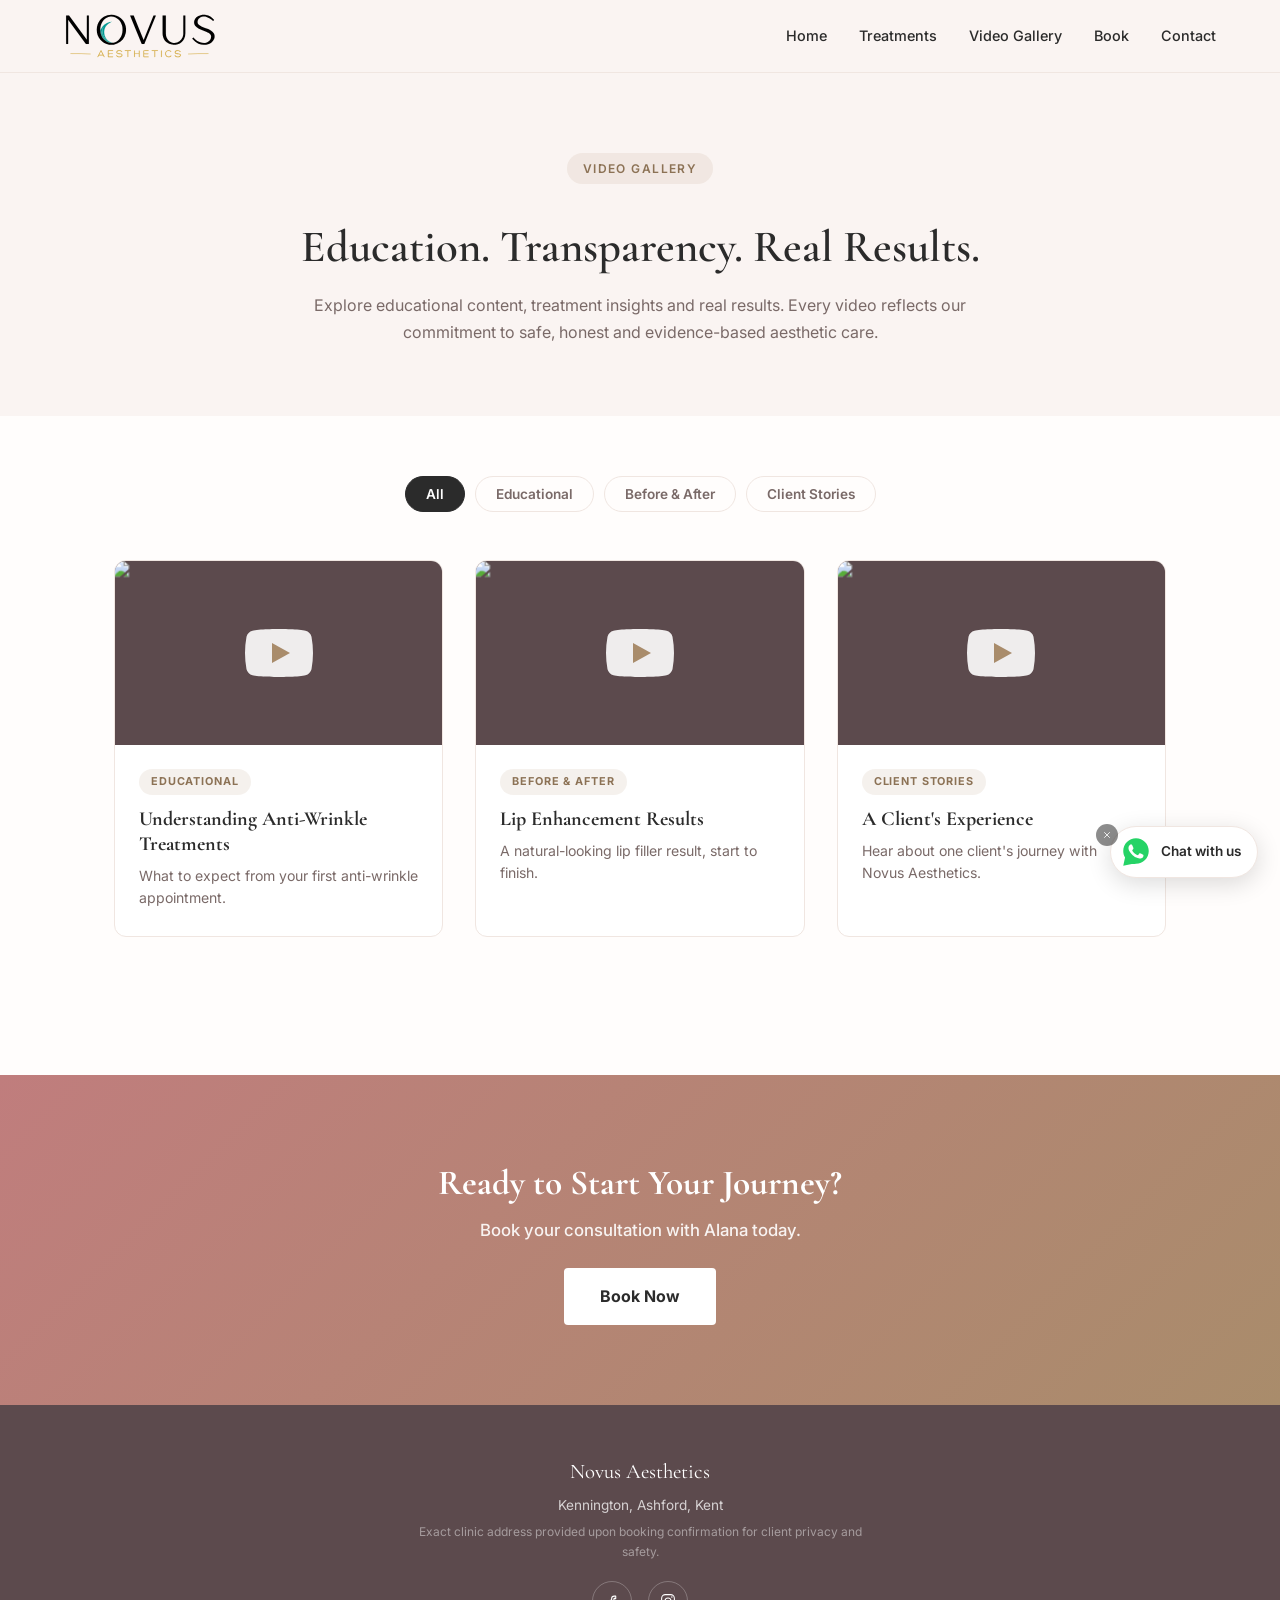
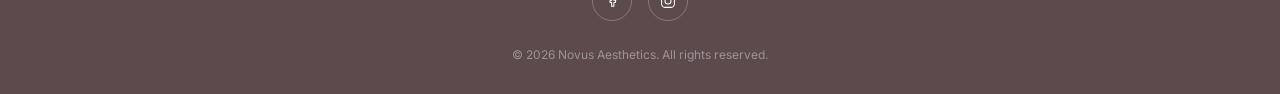
==== commit 37f8cd17: "Update contact.html" ====
--- a/contact.html
+++ b/contact.html
@@ -5,13 +5,13 @@
     <meta name="viewport" content="width=device-width, initial-scale=1.0, viewport-fit=cover">
     <meta http-equiv="X-UA-Compatible" content="ie=edge">
  
-    <title>Contact | Book Your Consultation | Novus Aesthetics Ashford, Kent</title>
-    <meta name="description" content="Get in touch with Novus Aesthetics in Ashford, Kent. Send a message to book your consultation for Botox, fillers and advanced skin treatments with a Registered Nurse.">
-    <meta name="keywords" content="contact Novus Aesthetics, aesthetic clinic Ashford contact, book consultation Kent, Novus Aesthetics Kennington">
+    <title>Video Gallery | Educational & Results | Novus Aesthetics Ashford</title>
+    <meta name="description" content="Watch educational videos, treatment insights and real results from Novus Aesthetics in Ashford, Kent. Aesthetic treatments delivered by a Registered Nurse.">
+    <meta name="keywords" content="aesthetic treatment videos, botox results Kent, filler before after Ashford, Novus Aesthetics videos">
     <meta name="author" content="Novus Aesthetics">
     <meta name="robots" content="index, follow, max-snippet:-1, max-image-preview:large, max-video-preview:-1">
  
-    <link rel="canonical" href="https://novusaesthetics.co.uk/contact.html">
+    <link rel="canonical" href="https://novusaesthetics.co.uk/video.html">
     <link rel="preconnect" href="https://fonts.googleapis.com">
     <link rel="preconnect" href="https://fonts.gstatic.com" crossorigin>
  
@@ -30,7 +30,6 @@
       "name": "Novus Aesthetics",
       "image": "https://novusaesthetics.co.uk/novus-logo.svg",
       "url": "https://novusaesthetics.co.uk",
-      "email": "info@novusaesthetics.co.uk",
       "areaServed": {
         "@type": "Place",
         "name": "Kennington, Ashford, Kent"
@@ -92,101 +91,105 @@
         <!-- ============================= -->
         <!-- PAGE HEADER -->
         <!-- ============================= -->
-        <section class="page-header" aria-label="Contact Introduction">
+        <section class="page-header" aria-label="Video Gallery Introduction">
             <div class="page-header-inner">
-                <span class="eyebrow">Get In Touch</span>
-                <h1>Contact Novus Aesthetics</h1>
-                <p>Have a question or ready to book your consultation? Send us a message using the form below and we'll get back to you as soon as possible.</p>
+                <span class="eyebrow">Video Gallery</span>
+                <h1>Education. Transparency. Real Results.</h1>
+                <p>Explore educational content, treatment insights and real results. Every video reflects our commitment to safe, honest and evidence-based aesthetic care.</p>
             </div>
         </section>
  
         <!-- ============================= -->
-        <!-- CONTACT SECTION -->
-        <!-- ============================= -->
-        <section class="contact-section" aria-label="Contact Form and Details">
-            <div class="contact-grid">
- 
-                <!-- Contact Form -->
-                <div class="contact-form-wrap">
-                    <h2>Send Us a Message</h2>
-                    <form class="contact-form" action="https://formspree.io/f/YOUR_FORM_ID" method="POST">
-                        <div class="form-group">
-                            <label for="name">Your Name</label>
-                            <input type="text" id="name" name="name" autocomplete="name">
-                        </div>
- 
-                        <div class="form-group">
-                            <label for="phone">Phone Number <span class="req">*</span></label>
-                            <input type="tel" id="phone" name="phone" required autocomplete="tel">
-                        </div>
- 
-                        <div class="form-group">
-                            <label for="email">Email Address <span class="req">*</span></label>
-                            <input type="email" id="email" name="email" required autocomplete="email">
-                        </div>
- 
-                        <div class="form-group">
-                            <label for="subject">Subject <span class="req">*</span></label>
-                            <select id="subject" name="subject" required>
-                                <option value="" disabled selected>Please choose an option…</option>
-                                <option value="Book a Consultation">Book a Consultation</option>
-                                <option value="Treatment Enquiry">Treatment Enquiry</option>
-                                <option value="Pricing Question">Pricing Question</option>
-                                <option value="Aftercare Support">Aftercare Support</option>
-                                <option value="Existing Appointment">Existing Appointment</option>
-                                <option value="Other">Other</option>
-                            </select>
-                        </div>
- 
-                        <div class="form-group">
-                            <label for="message">Message <span class="req">*</span></label>
-                            <textarea id="message" name="message" rows="5" required></textarea>
-                        </div>
- 
-                        <button type="submit" class="btn-submit">Send Message</button>
-                    </form>
-                </div>
- 
-                <!-- Contact Details -->
-                <aside class="contact-details">
-                    <h2>Other Ways to Reach Us</h2>
- 
-                    <div class="contact-detail-item">
-                        <p class="detail-label">Email</p>
-                        <a href="mailto:info@novusaesthetics.co.uk" class="detail-link">info@novusaesthetics.co.uk</a>
-                    </div>
- 
-                    <div class="contact-detail-item">
-                        <p class="detail-label">WhatsApp</p>
-                        <a href="https://wa.me/447742267151" target="_blank" rel="noopener" class="detail-link">Message us on WhatsApp</a>
-                    </div>
- 
-                    <div class="contact-detail-item">
-                        <p class="detail-label">Location</p>
-                        <p class="detail-text">Kennington, Ashford, Kent</p>
-                        <p class="detail-note">For client privacy and safety, our exact clinic address is provided upon booking confirmation.</p>
-                    </div>
- 
-                    <div class="contact-detail-item">
-                        <p class="detail-label">Follow Us</p>
-                        <div class="contact-socials">
-                            <a href="https://www.facebook.com/NovusAesthetics.uk" target="_blank" rel="noopener" aria-label="Novus Aesthetics on Facebook" class="social-icon social-icon-dark">
-                                <svg viewBox="0 0 24 24" fill="none" xmlns="http://www.w3.org/2000/svg">
-                                    <path d="M15 8.5H17V5.5H15C13.067 5.5 11.5 7.067 11.5 9V11H9.5V14H11.5V19H14.5V14H16.5L17 11H14.5V9.5C14.5 8.94772 14.9477 8.5 15.5 8.5H15Z" stroke="currentColor" stroke-width="1.4" stroke-linejoin="round"/>
-                                </svg>
-                            </a>
-                            <a href="https://www.instagram.com/novusaesthetics.uk" target="_blank" rel="noopener" aria-label="Novus Aesthetics on Instagram" class="social-icon social-icon-dark">
-                                <svg viewBox="0 0 24 24" fill="none" xmlns="http://www.w3.org/2000/svg">
-                                    <rect x="3.5" y="3.5" width="17" height="17" rx="5" stroke="currentColor" stroke-width="1.4"/>
-                                    <circle cx="12" cy="12" r="4" stroke="currentColor" stroke-width="1.4"/>
-                                    <circle cx="17.2" cy="6.8" r="1" fill="currentColor"/>
-                                </svg>
-                            </a>
-                        </div>
-                    </div>
-                </aside>
- 
-            </div>
+        <!-- VIDEO GALLERY -->
+        <!-- ============================= -->
+        <section class="video-gallery" aria-label="Video Gallery">
+ 
+            <!-- Category Filter -->
+            <div class="video-filter" role="tablist" aria-label="Filter videos by category">
+                <button class="filter-btn active" data-filter="all">All</button>
+                <button class="filter-btn" data-filter="educational">Educational</button>
+                <button class="filter-btn" data-filter="before-after">Before &amp; After</button>
+                <button class="filter-btn" data-filter="client-stories">Client Stories</button>
+            </div>
+ 
+            <!--
+                ==========================================================
+                HOW TO ADD A VIDEO (easy - copy one block below):
+                1. Copy an entire <article class="video-card"> ... </article> block
+                2. Paste it at the TOP of the grid to make it the newest video
+                3. Change data-category to: educational, before-after, or client-stories
+                4. Change the YouTube ID in TWO places:
+                   - data-video="YOUTUBE_ID"
+                   - the thumbnail img src (https://img.youtube.com/vi/YOUTUBE_ID/hqdefault.jpg)
+                5. Change the <h3> title and <p> caption
+                The YouTube ID is the part after "watch?v=" in the video URL.
+                e.g. youtube.com/watch?v=dQw4w9WgXcQ  ->  ID is dQw4w9WgXcQ
+                ==========================================================
+            -->
+            <div class="video-grid" id="video-grid">
+ 
+                <!-- Video 1 -->
+                <article class="video-card" data-category="educational">
+                    <div class="video-frame" data-video="dQw4w9WgXcQ">
+                        <img src="https://img.youtube.com/vi/dQw4w9WgXcQ/hqdefault.jpg" alt="" loading="lazy" class="video-thumb-img">
+                        <button class="video-play" aria-label="Play video">
+                            <svg viewBox="0 0 68 48" xmlns="http://www.w3.org/2000/svg"><path d="M66.5 7.7a8.6 8.6 0 0 0-6-6C55.3 0 34 0 34 0S12.7 0 7.5 1.7a8.6 8.6 0 0 0-6 6A90 90 0 0 0 0 24a90 90 0 0 0 1.5 16.3 8.6 8.6 0 0 0 6 6C12.7 48 34 48 34 48s21.3 0 26.5-1.7a8.6 8.6 0 0 0 6-6A90 90 0 0 0 68 24a90 90 0 0 0-1.5-16.3z" fill="#fff" opacity="0.9"/><path d="M27 34l18-10-18-10z" fill="#a98c6b"/></svg>
+                        </button>
+                    </div>
+                    <div class="video-info">
+                        <span class="video-tag">Educational</span>
+                        <h3>Understanding Anti-Wrinkle Treatments</h3>
+                        <p>What to expect from your first anti-wrinkle appointment.</p>
+                    </div>
+                </article>
+ 
+                <!-- Video 2 -->
+                <article class="video-card" data-category="educational">
+                    <div class="video-frame" data-video="dQw4w9WgXcQ">
+                        <img src="https://img.youtube.com/vi/dQw4w9WgXcQ/hqdefault.jpg" alt="" loading="lazy" class="video-thumb-img">
+                        <button class="video-play" aria-label="Play video">
+                            <svg viewBox="0 0 68 48" xmlns="http://www.w3.org/2000/svg"><path d="M66.5 7.7a8.6 8.6 0 0 0-6-6C55.3 0 34 0 34 0S12.7 0 7.5 1.7a8.6 8.6 0 0 0-6 6A90 90 0 0 0 0 24a90 90 0 0 0 1.5 16.3 8.6 8.6 0 0 0 6 6C12.7 48 34 48 34 48s21.3 0 26.5-1.7a8.6 8.6 0 0 0 6-6A90 90 0 0 0 68 24a90 90 0 0 0-1.5-16.3z" fill="#fff" opacity="0.9"/><path d="M27 34l18-10-18-10z" fill="#a98c6b"/></svg>
+                        </button>
+                    </div>
+                    <div class="video-info">
+                        <span class="video-tag">Before &amp; After</span>
+                        <h3>Lip Enhancement Results</h3>
+                        <p>A natural-looking lip filler result, start to finish.</p>
+                    </div>
+                </article>
+ 
+                <!-- Video 3 -->
+                <article class="video-card" data-category="client-stories">
+                    <div class="video-frame" data-video="dQw4w9WgXcQ">
+                        <img src="https://img.youtube.com/vi/dQw4w9WgXcQ/hqdefault.jpg" alt="" loading="lazy" class="video-thumb-img">
+                        <button class="video-play" aria-label="Play video">
+                            <svg viewBox="0 0 68 48" xmlns="http://www.w3.org/2000/svg"><path d="M66.5 7.7a8.6 8.6 0 0 0-6-6C55.3 0 34 0 34 0S12.7 0 7.5 1.7a8.6 8.6 0 0 0-6 6A90 90 0 0 0 0 24a90 90 0 0 0 1.5 16.3 8.6 8.6 0 0 0 6 6C12.7 48 34 48 34 48s21.3 0 26.5-1.7a8.6 8.6 0 0 0 6-6A90 90 0 0 0 68 24a90 90 0 0 0-1.5-16.3z" fill="#fff" opacity="0.9"/><path d="M27 34l18-10-18-10z" fill="#a98c6b"/></svg>
+                        </button>
+                    </div>
+                    <div class="video-info">
+                        <span class="video-tag">Client Stories</span>
+                        <h3>A Client's Experience</h3>
+                        <p>Hear about one client's journey with Novus Aesthetics.</p>
+                    </div>
+                </article>
+ 
+            </div>
+ 
+            <div class="video-loadmore-wrap">
+                <button class="btn-loadmore" id="load-more">Load More</button>
+            </div>
+ 
+            <p class="video-empty" id="video-empty" hidden>No videos in this category yet — check back soon.</p>
+ 
+        </section>
+ 
+        <!-- ============================= -->
+        <!-- FINAL CTA BAND -->
+        <!-- ============================= -->
+        <section class="final-cta" aria-label="Book Consultation Call to Action">
+            <h2>Ready to Start Your Journey?</h2>
+            <p class="final-cta-sub">Book your consultation with Alana today.</p>
+            <a href="book.html" class="btn-primary-lg">Book Now</a>
         </section>
  
     </main>
@@ -254,15 +257,11 @@
         });
  
         menuClose.addEventListener('click', closeMenu);
- 
-        mobLinks.forEach(link => {
-            link.addEventListener('click', closeMenu);
-        });
+        mobLinks.forEach(link => link.addEventListener('click', closeMenu));
  
         // WhatsApp float dismiss
         const whatsappFloat = document.getElementById('whatsapp-float');
         const whatsappDismiss = document.getElementById('whatsapp-dismiss');
- 
         whatsappDismiss.addEventListener('click', () => {
             whatsappFloat.classList.add('hidden');
         });
@@ -274,6 +273,120 @@
         }
         window.addEventListener('scroll', updateHeaderFrost, { passive: true });
         updateHeaderFrost();
+ 
+        // Section fade-in on scroll (reveals once, stays revealed)
+        if ('IntersectionObserver' in window) {
+            const fadeSections = document.querySelectorAll('main > section:not(.hero):not(.page-header)');
+            const fadeObserver = new IntersectionObserver((entries, obs) => {
+                entries.forEach(entry => {
+                    if (entry.isIntersecting) {
+                        entry.target.classList.add('in-view');
+                        obs.unobserve(entry.target);
+                    }
+                });
+            }, { threshold: 0.12 });
+            fadeSections.forEach(section => {
+                section.classList.add('fade-section');
+                fadeObserver.observe(section);
+            });
+ 
+            // Heading divider lines draw outward when scrolled into view
+            const lineHeads = document.querySelectorAll('.section-heading h2');
+            const lineObserver = new IntersectionObserver((entries, obs) => {
+                entries.forEach(entry => {
+                    if (entry.isIntersecting) {
+                        entry.target.classList.add('line-in');
+                        obs.unobserve(entry.target);
+                    }
+                });
+            }, { threshold: 0.4 });
+            lineHeads.forEach(h => {
+                h.classList.add('line-animate');
+                lineObserver.observe(h);
+            });
+ 
+            // Subtle scroll-linked image zoom (grows as it moves through the viewport)
+            const zoomImgs = document.querySelectorAll('.about-image img, .video-thumb-img');
+            if (zoomImgs.length && window.matchMedia('(prefers-reduced-motion: no-preference)').matches) {
+                zoomImgs.forEach(img => img.classList.add('img-zoom'));
+                let zoomTick = false;
+                const updateZoom = () => {
+                    const vh = window.innerHeight;
+                    zoomImgs.forEach(img => {
+                        const r = img.getBoundingClientRect();
+                        if (r.bottom < 0 || r.top > vh) return;
+                        const progress = Math.min(1, Math.max(0, (vh - r.top) / (vh + r.height)));
+                        img.style.transform = 'scale(' + (1 + progress * 0.08) + ')';
+                    });
+                    zoomTick = false;
+                };
+                window.addEventListener('scroll', () => {
+                    if (!zoomTick) { requestAnimationFrame(updateZoom); zoomTick = true; }
+                }, { passive: true });
+                updateZoom();
+            }
+        }
+ 
+        // ===== Video Gallery Logic =====
+        const VISIBLE_STEP = 4;
+        const grid = document.getElementById('video-grid');
+        const loadMoreBtn = document.getElementById('load-more');
+        const filterBtns = document.querySelectorAll('.filter-btn');
+        const emptyMsg = document.getElementById('video-empty');
+        let currentFilter = 'all';
+        let visibleCount = VISIBLE_STEP;
+ 
+        function getMatching() {
+            const cards = Array.from(grid.querySelectorAll('.video-card'));
+            return cards.filter(c => currentFilter === 'all' || c.dataset.category === currentFilter);
+        }
+ 
+        function render() {
+            const all = Array.from(grid.querySelectorAll('.video-card'));
+            const matching = getMatching();
+ 
+            all.forEach(c => { c.style.display = 'none'; });
+            matching.forEach((c, i) => {
+                c.style.display = i < visibleCount ? '' : 'none';
+            });
+ 
+            // Empty state
+            emptyMsg.hidden = matching.length !== 0;
+ 
+            // Load more button visibility
+            loadMoreBtn.style.display = matching.length > visibleCount ? '' : 'none';
+        }
+ 
+        loadMoreBtn.addEventListener('click', () => {
+            visibleCount += VISIBLE_STEP;
+            render();
+        });
+ 
+        filterBtns.forEach(btn => {
+            btn.addEventListener('click', () => {
+                filterBtns.forEach(b => b.classList.remove('active'));
+                btn.classList.add('active');
+                currentFilter = btn.dataset.filter;
+                visibleCount = VISIBLE_STEP;
+                render();
+            });
+        });
+ 
+        // Click-to-load YouTube embeds (keeps page fast)
+        grid.addEventListener('click', (e) => {
+            const frame = e.target.closest('.video-frame');
+            if (!frame || frame.querySelector('iframe')) return;
+            const id = frame.dataset.video;
+            const iframe = document.createElement('iframe');
+            iframe.src = `https://www.youtube.com/embed/${id}?autoplay=1&rel=0`;
+            iframe.title = 'Novus Aesthetics video';
+            iframe.allow = 'accelerometer; autoplay; clipboard-write; encrypted-media; gyroscope; picture-in-picture';
+            iframe.allowFullscreen = true;
+            frame.innerHTML = '';
+            frame.appendChild(iframe);
+        });
+ 
+        render();
     </script>
 </body>
 </html>
--- a/style.css
+++ b/style.css
@@ -6,7 +6,7 @@
     padding: 0;
     box-sizing: border-box;
 }
-
+ 
 :root {
     --ink: #2b2b2b;
     --stone: #faf4f2;       /* very light warm blush */
@@ -22,11 +22,11 @@
     --border-soft: #f0e6e1;
     --white: #ffffff;
 }
-
+ 
 html {
     scroll-behavior: smooth;
 }
-
+ 
 body {
     font-family: 'Inter', sans-serif;
     background-color: var(--cream);
@@ -34,35 +34,35 @@
     line-height: 1.6;
     -webkit-font-smoothing: antialiased;
 }
-
+ 
 h1, h2, h3 {
     font-family: 'Cormorant Garamond', serif;
     color: var(--ink);
 }
-
+ 
 a {
     color: inherit;
 }
-
+ 
 img {
     max-width: 100%;
     display: block;
 }
-
+ 
 .section-heading {
     text-align: center;
     max-width: 640px;
     margin: 0 auto 48px;
     padding: 0 20px;
 }
-
+ 
 .section-heading h2 {
     font-size: 2.2rem;
     margin-bottom: 12px;
     position: relative;
     display: inline-block;
 }
-
+ 
 .section-heading h2::after {
     content: '';
     display: block;
@@ -72,12 +72,12 @@
     border-radius: 2px;
     background: linear-gradient(90deg, var(--blush-dark), var(--teal), var(--accent));
 }
-
+ 
 .section-sub {
     color: var(--text-muted);
     font-size: 1rem;
 }
-
+ 
 /* ============================= */
 /* HEADER */
 /* ============================= */
@@ -91,14 +91,14 @@
     border-bottom: 1px solid var(--border-soft);
     transition: background 0.3s ease;
 }
-
+ 
 /* Frosted translucent state once scrolled */
 .site-header.scrolled {
     background: rgba(250, 244, 242, 0.78);
     backdrop-filter: blur(12px);
     -webkit-backdrop-filter: blur(12px);
 }
-
+ 
 .nav-container {
     display: flex;
     justify-content: space-between;
@@ -107,25 +107,25 @@
     margin: 0 auto;
     padding: 12px 24px;
 }
-
+ 
 .logo {
     display: inline-flex;
     align-items: center;
     text-decoration: none;
     line-height: 1;
 }
-
+ 
 .logo-img {
     height: 48px;
     width: auto;
     display: block;
 }
-
+ 
 .primary-nav {
     display: flex;
     gap: 32px;
 }
-
+ 
 .primary-nav a {
     text-decoration: none;
     font-size: 0.9rem;
@@ -133,11 +133,11 @@
     color: var(--ink);
     transition: color 0.2s ease;
 }
-
+ 
 .primary-nav a:hover {
     color: var(--accent);
 }
-
+ 
 /* Hamburger (hidden on desktop) */
 .hamburger {
     display: none;
@@ -150,7 +150,7 @@
     padding: 8px;
     z-index: 1200;
 }
-
+ 
 .hamburger span {
     display: block;
     width: 24px;
@@ -159,11 +159,11 @@
     border-radius: 2px;
     transition: transform 0.3s ease, opacity 0.3s ease;
 }
-
+ 
 .hamburger.open span:nth-child(1) { transform: translateY(7px) rotate(45deg); }
 .hamburger.open span:nth-child(2) { opacity: 0; }
 .hamburger.open span:nth-child(3) { transform: translateY(-7px) rotate(-45deg); }
-
+ 
 /* Mobile Slide-in Menu */
 .mobile-menu {
     display: none;
@@ -176,11 +176,11 @@
     justify-content: center;
     gap: 32px;
 }
-
+ 
 .mobile-menu.open {
     display: flex;
 }
-
+ 
 .mob-link {
     font-family: 'Cormorant Garamond', serif;
     font-size: 1.5rem;
@@ -188,7 +188,7 @@
     color: var(--ink);
     text-decoration: none;
 }
-
+ 
 /* ============================= */
 /* HERO */
 /* ============================= */
@@ -201,7 +201,7 @@
     display: flex;
     align-items: center;
 }
-
+ 
 .hero-bg {
     position: absolute;
     inset: 0;
@@ -210,14 +210,14 @@
     background-size: cover;
     background-position: left 30%;
 }
-
+ 
 .hero-bg::after {
     content: '';
     position: absolute;
     inset: 0;
     background: linear-gradient(95deg, rgba(255,253,252,0.15) 0%, rgba(255,253,252,0.55) 40%, rgba(255,253,252,0.92) 68%, rgba(255,253,252,0.97) 100%);
 }
-
+ 
 .hero-content {
     position: relative;
     z-index: 2;
@@ -225,29 +225,29 @@
     margin-left: auto;
     margin-right: 6%;
 }
-
+ 
 .hero-h1 {
     margin-bottom: 22px;
     color: var(--ink);
     font-size: 3.2rem;
 }
-
+ 
 .hero-sub {
     color: #5f5350;
 }
-
+ 
 .hero-content .btn-outline {
     border-color: var(--ink);
     color: var(--ink);
     background: rgba(255,255,255,0.55);
 }
-
+ 
 .hero-content .hero-btns .btn-outline:hover {
     background: var(--accent);
     border-color: var(--accent);
     color: var(--white);
 }
-
+ 
 .eyebrow {
     display: inline-block;
     font-size: 0.75rem;
@@ -260,28 +260,28 @@
     border-radius: 20px;
     margin-bottom: 24px;
 }
-
+ 
 .hero-h1 {
     font-size: 3rem;
     font-weight: 600;
     line-height: 1.15;
     margin-bottom: 20px;
 }
-
+ 
 .hero-sub {
     font-size: 1.05rem;
     color: var(--text-muted);
     max-width: 560px;
     margin: 0 auto 32px;
 }
-
+ 
 .hero-btns {
     display: flex;
     justify-content: center;
     gap: 14px;
     flex-wrap: wrap;
 }
-
+ 
 .btn-outline {
     background: transparent;
     color: var(--ink);
@@ -294,7 +294,7 @@
     transition: background 0.2s ease, color 0.2s ease, border-color 0.2s ease;
     display: inline-block;
 }
-
+ 
 .btn-primary {
     background: var(--ink);
     color: var(--white);
@@ -305,11 +305,11 @@
     text-decoration: none;
     transition: background 0.2s ease;
 }
-
+ 
 .btn-primary:hover {
     background: var(--accent-dark);
 }
-
+ 
 .btn-ghost-dark {
     background: transparent;
     color: var(--white);
@@ -322,12 +322,12 @@
     transition: background 0.2s ease, color 0.2s ease;
     display: inline-block;
 }
-
+ 
 .btn-ghost-dark:hover {
     background: var(--white);
     color: var(--ink);
 }
-
+ 
 .btn-primary-lg {
     background: var(--white);
     color: var(--ink);
@@ -340,11 +340,11 @@
     margin-top: 24px;
     transition: transform 0.2s ease;
 }
-
+ 
 .btn-primary-lg:hover {
     transform: translateY(-2px);
 }
-
+ 
 /* ============================= */
 /* TRUST STRIP */
 /* ============================= */
@@ -354,44 +354,44 @@
     gap: 1px;
     background: var(--border-soft);
 }
-
+ 
 .trust-item {
     background: var(--cream);
     padding: 40px 32px;
     text-align: center;
 }
-
+ 
 .trust-icon {
     width: 48px;
     height: 48px;
     margin: 0 auto 16px;
     color: var(--accent-dark);
 }
-
+ 
 .trust-icon svg {
     width: 100%;
     height: 100%;
 }
-
+ 
 .trust-title {
     font-weight: 700;
     font-size: 1rem;
     margin-bottom: 8px;
 }
-
+ 
 .trust-body {
     font-size: 0.85rem;
     color: var(--text-muted);
     line-height: 1.6;
 }
-
+ 
 /* ============================= */
 /* SERVICES */
 /* ============================= */
 .services {
     padding: 90px 24px;
 }
-
+ 
 .services-grid {
     display: grid;
     grid-template-columns: repeat(auto-fit, minmax(280px, 1fr));
@@ -399,7 +399,7 @@
     max-width: 1100px;
     margin: 0 auto;
 }
-
+ 
 .service-card {
     background: var(--white);
     border: 1px solid var(--border-soft);
@@ -408,33 +408,33 @@
     padding: 40px 32px;
     transition: box-shadow 0.25s ease, transform 0.25s ease;
 }
-
+ 
 .service-card:nth-child(2) {
     border-top-color: var(--teal-dark);
 }
-
+ 
 .service-card:nth-child(3) {
     border-top-color: var(--accent);
 }
-
+ 
 .service-card:hover {
     transform: translateY(-4px);
     box-shadow: 0 16px 40px rgba(0,0,0,0.06);
 }
-
+ 
 .service-card h3 {
     font-size: 1.45rem;
     margin-bottom: 14px;
     letter-spacing: 0.01em;
 }
-
+ 
 .service-card p {
     font-size: 0.92rem;
     color: var(--text-muted);
     margin-bottom: 16px;
     line-height: 1.65;
 }
-
+ 
 .service-price {
     font-family: 'Cormorant Garamond', serif;
     font-size: 1.15rem;
@@ -442,13 +442,13 @@
     color: var(--blush-dark);
     margin-bottom: 20px !important;
 }
-
+ 
 .service-more {
     max-height: 0;
     overflow: hidden;
     transition: max-height 0.3s ease;
 }
-
+ 
 .service-more p {
     font-size: 0.88rem;
     color: var(--text-muted);
@@ -456,11 +456,11 @@
     margin-bottom: 12px;
     padding-top: 4px;
 }
-
+ 
 .service-more p:first-child {
     padding-top: 8px;
 }
-
+ 
 .service-toggle {
     background: none;
     border: none;
@@ -477,16 +477,16 @@
     gap: 6px;
     transition: color 0.2s ease;
 }
-
+ 
 .service-toggle:hover {
     color: var(--ink);
 }
-
+ 
 .service-toggle span {
     font-size: 1.1rem;
     line-height: 1;
 }
-
+ 
 /* ============================= */
 /* ABOUT */
 /* ============================= */
@@ -494,7 +494,7 @@
     background: var(--stone);
     padding: 90px 24px;
 }
-
+ 
 .about-grid {
     display: grid;
     grid-template-columns: repeat(auto-fit, minmax(300px, 1fr));
@@ -503,31 +503,37 @@
     margin: 0 auto;
     align-items: center;
 }
-
+ 
+.about-image {
+    overflow: hidden;
+    border-radius: 8px;
+}
+ 
 .about-image img {
     border-radius: 8px;
     width: 100%;
     aspect-ratio: 4/5;
     object-fit: cover;
-}
-
+    display: block;
+}
+ 
 .about-text h2 {
     font-size: 2.2rem;
     margin-bottom: 20px;
 }
-
+ 
 .about-text p {
     font-size: 0.95rem;
     color: var(--text-muted);
     margin-bottom: 16px;
 }
-
+ 
 .about-text em {
     color: var(--teal-dark);
     font-style: italic;
     font-weight: 600;
 }
-
+ 
 /* ============================= */
 /* VIDEO TEASER */
 /* ============================= */
@@ -537,12 +543,12 @@
     text-align: center;
     color: var(--white);
 }
-
+ 
 .video-teaser .section-heading h2,
 .video-teaser .section-sub {
     color: var(--white);
 }
-
+ 
 .video-teaser-grid {
     display: grid;
     grid-template-columns: repeat(auto-fit, minmax(200px, 1fr));
@@ -550,7 +556,7 @@
     max-width: 900px;
     margin: 0 auto 40px;
 }
-
+ 
 .video-teaser-card {
     background: rgba(255,255,255,0.05);
     border-radius: 8px;
@@ -558,7 +564,7 @@
     border: 1px solid rgba(255,255,255,0.1);
     overflow: hidden;
 }
-
+ 
 .video-thumb {
     position: relative;
     aspect-ratio: 16/10;
@@ -567,7 +573,7 @@
     align-items: center;
     justify-content: center;
 }
-
+ 
 .play-icon {
     width: 56px;
     height: 56px;
@@ -580,26 +586,26 @@
     color: var(--white);
     transition: background 0.2s ease, transform 0.2s ease;
 }
-
+ 
 .video-teaser-card:hover .play-icon {
     background: var(--accent);
     transform: scale(1.08);
 }
-
+ 
 .video-label {
     padding: 16px 0;
     font-size: 0.9rem;
     font-weight: 600;
     color: var(--white);
 }
-
+ 
 /* ============================= */
 /* TESTIMONIALS */
 /* ============================= */
 .testimonials {
     padding: 90px 24px;
 }
-
+ 
 .testimonials-grid {
     display: grid;
     grid-template-columns: repeat(auto-fit, minmax(260px, 1fr));
@@ -607,13 +613,13 @@
     max-width: 1100px;
     margin: 0 auto;
 }
-
+ 
 .testimonial-card {
     background: var(--stone);
     border-radius: 8px;
     padding: 32px 28px;
 }
-
+ 
 .quote {
     font-style: italic;
     font-size: 0.95rem;
@@ -622,7 +628,7 @@
     position: relative;
     padding-left: 18px;
 }
-
+ 
 .quote::before {
     content: '"';
     position: absolute;
@@ -633,13 +639,13 @@
     color: var(--blush-dark);
     font-style: normal;
 }
-
+ 
 .client-name {
     font-size: 0.82rem;
     font-weight: 700;
     color: var(--text-muted);
 }
-
+ 
 /* ============================= */
 /* FAQ */
 /* ============================= */
@@ -647,17 +653,17 @@
     padding: 90px 24px;
     background: var(--stone);
 }
-
+ 
 .faq-accordion {
     max-width: 720px;
     margin: 0 auto;
 }
-
+ 
 .faq-item {
     border-bottom: 1px solid var(--border-soft);
     padding: 18px 0;
 }
-
+ 
 .faq-toggle {
     width: 100%;
     background: none;
@@ -671,23 +677,23 @@
     color: var(--ink);
     transition: color 0.2s ease;
 }
-
+ 
 .faq-toggle:hover {
     color: var(--blush-dark);
 }
-
+ 
 .faq-content {
     max-height: 0;
     overflow: hidden;
     transition: max-height 0.3s ease;
 }
-
+ 
 .faq-content p {
     padding-top: 12px;
     color: var(--text-muted);
     font-size: 0.9rem;
 }
-
+ 
 /* ============================= */
 /* FINAL CTA */
 /* ============================= */
@@ -696,19 +702,19 @@
     padding: 80px 24px;
     text-align: center;
 }
-
+ 
 .final-cta h2 {
     font-size: 2.2rem;
     color: var(--white);
     margin-bottom: 6px;
 }
-
+ 
 .final-cta-sub {
     font-size: 1.05rem;
     color: rgba(255,255,255,0.9);
     font-weight: 500;
 }
-
+ 
 /* ============================= */
 /* FOOTER */
 /* ============================= */
@@ -718,33 +724,33 @@
     padding: 50px 24px 30px;
     text-align: center;
 }
-
+ 
 .footer-brand {
     font-family: 'Cormorant Garamond', serif;
     font-size: 1.3rem;
     color: var(--white);
     margin-bottom: 6px;
 }
-
+ 
 .footer-area {
     font-size: 0.85rem;
     margin-bottom: 6px;
 }
-
+ 
 .footer-privacy {
     font-size: 0.75rem;
     color: rgba(255,255,255,0.45);
     max-width: 480px;
     margin: 0 auto 20px;
 }
-
+ 
 .footer-socials {
     display: flex;
     justify-content: center;
     gap: 16px;
     margin-bottom: 24px;
 }
-
+ 
 .social-icon {
     width: 40px;
     height: 40px;
@@ -756,22 +762,22 @@
     color: var(--white);
     transition: background 0.2s ease, border-color 0.2s ease;
 }
-
+ 
 .social-icon svg {
     width: 18px;
     height: 18px;
 }
-
+ 
 .social-icon:hover {
     background: var(--accent);
     border-color: var(--accent);
 }
-
+ 
 .footer-copy {
     font-size: 0.75rem;
     color: rgba(255,255,255,0.4);
 }
-
+ 
 /* ============================= */
 /* MENU CLOSE BUTTON */
 /* ============================= */
@@ -790,12 +796,12 @@
     align-items: center;
     justify-content: center;
 }
-
+ 
 .menu-close svg {
     width: 20px;
     height: 20px;
 }
-
+ 
 /* ============================= */
 /* WHATSAPP FLOAT */
 /* ============================= */
@@ -807,11 +813,11 @@
     display: flex;
     align-items: center;
 }
-
+ 
 .whatsapp-float.hidden {
     display: none;
 }
-
+ 
 .whatsapp-btn {
     display: flex;
     align-items: center;
@@ -824,23 +830,23 @@
     box-shadow: 0 6px 24px rgba(0,0,0,0.14);
     transition: transform 0.2s ease, box-shadow 0.2s ease;
 }
-
+ 
 .whatsapp-btn:hover {
     transform: translateY(-2px);
     box-shadow: 0 10px 30px rgba(0,0,0,0.18);
 }
-
+ 
 .whatsapp-btn svg {
     width: 34px;
     height: 34px;
 }
-
+ 
 .whatsapp-label {
     font-size: 0.85rem;
     font-weight: 600;
     color: var(--ink);
 }
-
+ 
 .whatsapp-dismiss {
     width: 22px;
     height: 22px;
@@ -857,12 +863,12 @@
     z-index: 2;
     position: relative;
 }
-
+ 
 .whatsapp-dismiss svg {
     width: 10px;
     height: 10px;
 }
-
+ 
 /* ============================= */
 /* PAGE HEADER (inner pages) */
 /* ============================= */
@@ -871,25 +877,25 @@
     padding: 80px 24px 70px;
     text-align: center;
 }
-
+ 
 .page-header-inner {
     max-width: 720px;
     margin: 0 auto;
 }
-
+ 
 .page-header h1 {
     font-size: 2.8rem;
     font-weight: 600;
     line-height: 1.15;
     margin: 14px 0 18px;
 }
-
+ 
 .page-header p {
     font-size: 1rem;
     color: var(--text-muted);
     line-height: 1.7;
 }
-
+ 
 /* ============================= */
 /* TREATMENT CATEGORIES */
 /* ============================= */
@@ -901,7 +907,7 @@
     grid-template-columns: repeat(auto-fit, minmax(300px, 1fr));
     gap: 28px;
 }
-
+ 
 .cat-block {
     background: var(--white);
     border: 1px solid var(--border-soft);
@@ -909,30 +915,30 @@
     border-radius: 10px;
     padding: 36px 32px;
 }
-
+ 
 .cat-block:nth-child(1) { border-top-color: var(--blush-dark); }
 .cat-block:nth-child(2) { border-top-color: var(--teal-dark); }
 .cat-block:nth-child(3) { border-top-color: var(--accent); }
 .cat-block:nth-child(4) { border-top-color: var(--blush); }
-
+ 
 .cat-head h2 {
     font-size: 1.6rem;
     margin-bottom: 8px;
 }
-
+ 
 .cat-head p {
     font-size: 0.9rem;
     color: var(--text-muted);
     line-height: 1.6;
     margin-bottom: 22px;
 }
-
+ 
 .cat-list {
     list-style: none;
     padding: 0;
     margin: 0;
 }
-
+ 
 .cat-list li {
     font-size: 0.92rem;
     color: var(--ink);
@@ -940,7 +946,7 @@
     border-top: 1px solid var(--border-soft);
     position: relative;
 }
-
+ 
 .cat-list li::before {
     content: '';
     position: absolute;
@@ -952,7 +958,7 @@
     border-radius: 50%;
     background: var(--accent);
 }
-
+ 
 /* ============================= */
 /* YOUR JOURNEY */
 /* ============================= */
@@ -960,7 +966,7 @@
     background: var(--stone);
     padding: 90px 24px;
 }
-
+ 
 .journey-steps {
     max-width: 760px;
     margin: 0 auto;
@@ -968,7 +974,7 @@
     flex-direction: column;
     gap: 8px;
 }
-
+ 
 .journey-step {
     display: flex;
     gap: 24px;
@@ -978,7 +984,7 @@
     border-radius: 10px;
     padding: 28px 30px;
 }
-
+ 
 .journey-num {
     flex-shrink: 0;
     width: 44px;
@@ -993,41 +999,70 @@
     align-items: center;
     justify-content: center;
 }
-
+ 
 .journey-text h3 {
     font-size: 1.3rem;
     margin-bottom: 6px;
 }
-
+ 
 .journey-text p {
     font-size: 0.92rem;
     color: var(--text-muted);
     line-height: 1.65;
 }
-
+ 
 /* Scroll-reveal for journey steps (animates only if user allows motion) */
 @media (prefers-reduced-motion: no-preference) {
+    /* Subtle scroll-linked image zoom (transform driven by JS) */
+    .img-zoom {
+        will-change: transform;
+    }
+ 
+    /* Heading divider draws outward from centre (class added by JS) */
+    .section-heading h2.line-animate::after {
+        width: 0;
+        opacity: 0;
+        transition: width 0.7s ease, opacity 0.7s ease;
+    }
+ 
+    .section-heading h2.line-animate.line-in::after {
+        width: 56px;
+        opacity: 1;
+    }
+ 
+    /* Site-wide section fade-in (class added by JS, reveals once) */
+    .fade-section {
+        opacity: 0;
+        transform: translateY(24px);
+        transition: opacity 0.7s ease, transform 0.7s ease;
+    }
+ 
+    .fade-section.in-view {
+        opacity: 1;
+        transform: none;
+    }
+ 
     .journey-step {
         opacity: 0;
         transform: translateY(26px);
         transition: opacity 0.6s ease, transform 0.6s ease;
     }
-
+ 
     .journey-step.revealed {
         opacity: 1;
         transform: none;
     }
-
+ 
     /* Small stagger when several steps reveal together */
     .journey-step:nth-child(2).revealed { transition-delay: 0.1s; }
     .journey-step:nth-child(3).revealed { transition-delay: 0.2s; }
     .journey-step:nth-child(4).revealed { transition-delay: 0.3s; }
     .journey-step:nth-child(5).revealed { transition-delay: 0.4s; }
-
+ 
     /* No delay when hiding again */
     .journey-step:not(.revealed) { transition-delay: 0s; }
 }
-
+ 
 /* ============================= */
 /* CONTACT PAGE */
 /* ============================= */
@@ -1036,24 +1071,24 @@
     margin: 0 auto;
     padding: 70px 24px 90px;
 }
-
+ 
 .contact-grid {
     display: grid;
     grid-template-columns: 1.4fr 1fr;
     gap: 50px;
     align-items: start;
 }
-
+ 
 .contact-form-wrap h2,
 .contact-details h2 {
     font-size: 1.8rem;
     margin-bottom: 28px;
 }
-
+ 
 .form-group {
     margin-bottom: 22px;
 }
-
+ 
 .form-group label {
     display: block;
     font-size: 0.78rem;
@@ -1063,11 +1098,11 @@
     color: var(--accent-dark);
     margin-bottom: 8px;
 }
-
+ 
 .form-group .req {
     color: var(--blush-dark);
 }
-
+ 
 .form-group input,
 .form-group select,
 .form-group textarea {
@@ -1081,7 +1116,7 @@
     color: var(--ink);
     transition: border-color 0.2s ease, box-shadow 0.2s ease;
 }
-
+ 
 .form-group input:focus,
 .form-group select:focus,
 .form-group textarea:focus {
@@ -1089,12 +1124,12 @@
     border-color: var(--accent);
     box-shadow: 0 0 0 3px rgba(169, 140, 107, 0.12);
 }
-
+ 
 .form-group textarea {
     resize: vertical;
     min-height: 120px;
 }
-
+ 
 .btn-submit {
     background: var(--ink);
     color: var(--white);
@@ -1107,26 +1142,26 @@
     cursor: pointer;
     transition: background 0.2s ease;
 }
-
+ 
 .btn-submit:hover {
     background: var(--accent-dark);
 }
-
+ 
 /* Contact details sidebar */
 .contact-details {
     background: var(--stone);
     border-radius: 12px;
     padding: 36px 32px;
 }
-
+ 
 .contact-detail-item {
     margin-bottom: 26px;
 }
-
+ 
 .contact-detail-item:last-child {
     margin-bottom: 0;
 }
-
+ 
 .detail-label {
     font-size: 0.75rem;
     font-weight: 700;
@@ -1135,7 +1170,7 @@
     color: var(--accent-dark);
     margin-bottom: 6px;
 }
-
+ 
 .detail-link {
     font-size: 1rem;
     font-weight: 600;
@@ -1143,40 +1178,40 @@
     text-decoration: none;
     transition: color 0.2s ease;
 }
-
+ 
 .detail-link:hover {
     color: var(--accent);
 }
-
+ 
 .detail-text {
     font-size: 0.95rem;
     color: var(--ink);
 }
-
+ 
 .detail-note {
     font-size: 0.8rem;
     color: var(--text-muted);
     line-height: 1.55;
     margin-top: 6px;
 }
-
+ 
 .contact-socials {
     display: flex;
     gap: 12px;
     margin-top: 4px;
 }
-
+ 
 .social-icon-dark {
     border-color: rgba(0,0,0,0.15);
     color: var(--ink);
 }
-
+ 
 .social-icon-dark:hover {
     background: var(--accent);
     border-color: var(--accent);
     color: var(--white);
 }
-
+ 
 /* ============================= */
 /* VIDEO GALLERY PAGE */
 /* ============================= */
@@ -1185,7 +1220,7 @@
     margin: 0 auto;
     padding: 60px 24px 90px;
 }
-
+ 
 .video-filter {
     display: flex;
     justify-content: center;
@@ -1193,7 +1228,7 @@
     gap: 10px;
     margin-bottom: 48px;
 }
-
+ 
 .filter-btn {
     background: transparent;
     border: 1px solid var(--border-soft);
@@ -1206,24 +1241,24 @@
     cursor: pointer;
     transition: all 0.2s ease;
 }
-
+ 
 .filter-btn:hover {
     border-color: var(--accent);
     color: var(--accent-dark);
 }
-
+ 
 .filter-btn.active {
     background: var(--ink);
     border-color: var(--ink);
     color: var(--white);
 }
-
+ 
 .video-grid {
     display: grid;
     grid-template-columns: repeat(auto-fill, minmax(300px, 1fr));
     gap: 32px;
 }
-
+ 
 .video-card {
     background: var(--white);
     border: 1px solid var(--border-soft);
@@ -1231,12 +1266,12 @@
     overflow: hidden;
     transition: box-shadow 0.25s ease, transform 0.25s ease;
 }
-
+ 
 .video-card:hover {
     transform: translateY(-4px);
     box-shadow: 0 16px 40px rgba(0,0,0,0.08);
 }
-
+ 
 .video-frame {
     position: relative;
     aspect-ratio: 16 / 9;
@@ -1244,14 +1279,14 @@
     cursor: pointer;
     overflow: hidden;
 }
-
+ 
 .video-thumb-img {
     width: 100%;
     height: 100%;
     object-fit: cover;
     display: block;
 }
-
+ 
 .video-frame iframe {
     position: absolute;
     inset: 0;
@@ -1259,7 +1294,7 @@
     height: 100%;
     border: 0;
 }
-
+ 
 .video-play {
     position: absolute;
     top: 50%;
@@ -1273,20 +1308,20 @@
     padding: 0;
     transition: transform 0.2s ease;
 }
-
+ 
 .video-play svg {
     width: 100%;
     height: 100%;
 }
-
+ 
 .video-frame:hover .video-play {
     transform: translate(-50%, -50%) scale(1.1);
 }
-
+ 
 .video-info {
     padding: 22px 24px 26px;
 }
-
+ 
 .video-tag {
     display: inline-block;
     font-size: 0.68rem;
@@ -1299,24 +1334,24 @@
     border-radius: 20px;
     margin-bottom: 12px;
 }
-
+ 
 .video-info h3 {
     font-size: 1.25rem;
     margin-bottom: 8px;
     line-height: 1.25;
 }
-
+ 
 .video-info p {
     font-size: 0.88rem;
     color: var(--text-muted);
     line-height: 1.6;
 }
-
+ 
 .video-loadmore-wrap {
     text-align: center;
     margin-top: 48px;
 }
-
+ 
 .btn-loadmore {
     background: transparent;
     border: 1.5px solid var(--ink);
@@ -1329,20 +1364,20 @@
     cursor: pointer;
     transition: background 0.2s ease, color 0.2s ease, border-color 0.2s ease;
 }
-
+ 
 .btn-loadmore:hover {
     background: var(--accent);
     border-color: var(--accent);
     color: var(--white);
 }
-
+ 
 .video-empty {
     text-align: center;
     color: var(--text-muted);
     font-size: 0.95rem;
     padding: 40px 0;
 }
-
+ 
 /* ============================= */
 /* RESPONSIVE */
 /* ============================= */
@@ -1350,67 +1385,68 @@
     .primary-nav {
         display: none;
     }
-
+ 
     .hamburger {
         display: flex;
     }
-
+ 
     .hero {
         padding: 80px 20px 70px;
         min-height: 480px;
         text-align: center;
     }
-
+ 
     .hero-bg {
         background-position: 28% 20%;
     }
-
+ 
     .hero-bg::after {
         background: rgba(255,253,252,0.85);
     }
-
+ 
     .hero-content {
         margin: 0 auto;
         max-width: 100%;
     }
-
+ 
     .hero-h1 {
         font-size: 2.2rem;
     }
-
+ 
     .hero-content .hero-btns {
         justify-content: center;
     }
-
+ 
     .about-grid {
         grid-template-columns: 1fr;
     }
-
+ 
     .contact-grid {
         grid-template-columns: 1fr;
         gap: 40px;
     }
-
+ 
     .page-header h1 {
         font-size: 2rem;
     }
-
+ 
     .journey-step {
         padding: 22px 20px;
         gap: 16px;
     }
-
+ 
     .journey-num {
         width: 38px;
         height: 38px;
         font-size: 1.2rem;
     }
-
+ 
     .whatsapp-label {
         display: none;
     }
-
+ 
     .whatsapp-btn {
         padding: 8px;
     }
 }
+ 
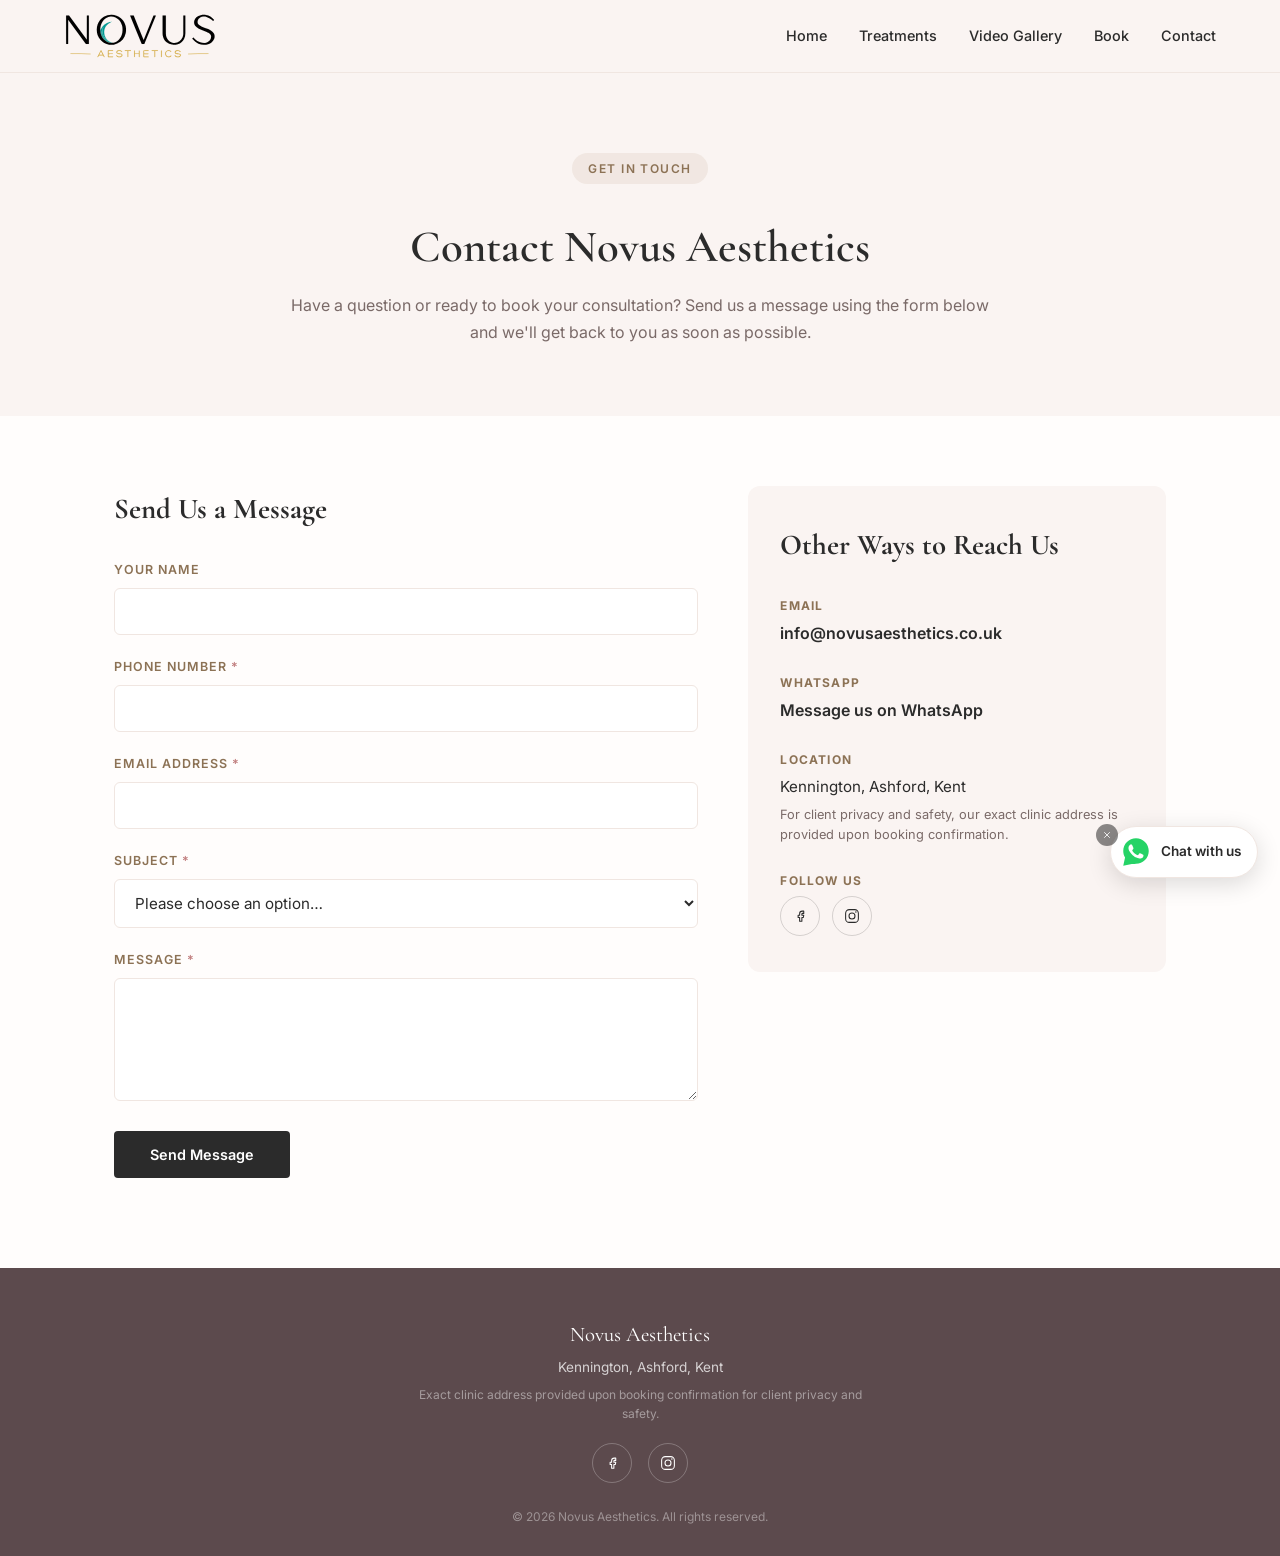
==== commit 2582bd71: "Update contact.html" ====
--- a/contact.html
+++ b/contact.html
@@ -5,13 +5,13 @@
     <meta name="viewport" content="width=device-width, initial-scale=1.0, viewport-fit=cover">
     <meta http-equiv="X-UA-Compatible" content="ie=edge">
  
-    <title>Video Gallery | Educational & Results | Novus Aesthetics Ashford</title>
-    <meta name="description" content="Watch educational videos, treatment insights and real results from Novus Aesthetics in Ashford, Kent. Aesthetic treatments delivered by a Registered Nurse.">
-    <meta name="keywords" content="aesthetic treatment videos, botox results Kent, filler before after Ashford, Novus Aesthetics videos">
+    <title>Contact | Book Your Consultation | Novus Aesthetics Ashford, Kent</title>
+    <meta name="description" content="Get in touch with Novus Aesthetics in Ashford, Kent. Send a message to book your consultation for Botox, fillers and advanced skin treatments with a Registered Nurse.">
+    <meta name="keywords" content="contact Novus Aesthetics, aesthetic clinic Ashford contact, book consultation Kent, Novus Aesthetics Kennington">
     <meta name="author" content="Novus Aesthetics">
     <meta name="robots" content="index, follow, max-snippet:-1, max-image-preview:large, max-video-preview:-1">
  
-    <link rel="canonical" href="https://novusaesthetics.co.uk/video.html">
+    <link rel="canonical" href="https://novusaesthetics.co.uk/contact.html">
     <link rel="preconnect" href="https://fonts.googleapis.com">
     <link rel="preconnect" href="https://fonts.gstatic.com" crossorigin>
  
@@ -30,6 +30,7 @@
       "name": "Novus Aesthetics",
       "image": "https://novusaesthetics.co.uk/novus-logo.svg",
       "url": "https://novusaesthetics.co.uk",
+      "email": "info@novusaesthetics.co.uk",
       "areaServed": {
         "@type": "Place",
         "name": "Kennington, Ashford, Kent"
@@ -91,105 +92,101 @@
         <!-- ============================= -->
         <!-- PAGE HEADER -->
         <!-- ============================= -->
-        <section class="page-header" aria-label="Video Gallery Introduction">
+        <section class="page-header" aria-label="Contact Introduction">
             <div class="page-header-inner">
-                <span class="eyebrow">Video Gallery</span>
-                <h1>Education. Transparency. Real Results.</h1>
-                <p>Explore educational content, treatment insights and real results. Every video reflects our commitment to safe, honest and evidence-based aesthetic care.</p>
+                <span class="eyebrow">Get In Touch</span>
+                <h1>Contact Novus Aesthetics</h1>
+                <p>Have a question or ready to book your consultation? Send us a message using the form below and we'll get back to you as soon as possible.</p>
             </div>
         </section>
  
         <!-- ============================= -->
-        <!-- VIDEO GALLERY -->
+        <!-- CONTACT SECTION -->
         <!-- ============================= -->
-        <section class="video-gallery" aria-label="Video Gallery">
- 
-            <!-- Category Filter -->
-            <div class="video-filter" role="tablist" aria-label="Filter videos by category">
-                <button class="filter-btn active" data-filter="all">All</button>
-                <button class="filter-btn" data-filter="educational">Educational</button>
-                <button class="filter-btn" data-filter="before-after">Before &amp; After</button>
-                <button class="filter-btn" data-filter="client-stories">Client Stories</button>
+        <section class="contact-section" aria-label="Contact Form and Details">
+            <div class="contact-grid">
+ 
+                <!-- Contact Form -->
+                <div class="contact-form-wrap">
+                    <h2>Send Us a Message</h2>
+                    <form class="contact-form" action="https://formspree.io/f/YOUR_FORM_ID" method="POST">
+                        <div class="form-group">
+                            <label for="name">Your Name</label>
+                            <input type="text" id="name" name="name" autocomplete="name">
+                        </div>
+ 
+                        <div class="form-group">
+                            <label for="phone">Phone Number <span class="req">*</span></label>
+                            <input type="tel" id="phone" name="phone" required autocomplete="tel">
+                        </div>
+ 
+                        <div class="form-group">
+                            <label for="email">Email Address <span class="req">*</span></label>
+                            <input type="email" id="email" name="email" required autocomplete="email">
+                        </div>
+ 
+                        <div class="form-group">
+                            <label for="subject">Subject <span class="req">*</span></label>
+                            <select id="subject" name="subject" required>
+                                <option value="" disabled selected>Please choose an option…</option>
+                                <option value="Book a Consultation">Book a Consultation</option>
+                                <option value="Treatment Enquiry">Treatment Enquiry</option>
+                                <option value="Pricing Question">Pricing Question</option>
+                                <option value="Aftercare Support">Aftercare Support</option>
+                                <option value="Existing Appointment">Existing Appointment</option>
+                                <option value="Other">Other</option>
+                            </select>
+                        </div>
+ 
+                        <div class="form-group">
+                            <label for="message">Message <span class="req">*</span></label>
+                            <textarea id="message" name="message" rows="5" required></textarea>
+                        </div>
+ 
+                        <button type="submit" class="btn-submit">Send Message</button>
+                    </form>
+                </div>
+ 
+                <!-- Contact Details -->
+                <aside class="contact-details">
+                    <h2>Other Ways to Reach Us</h2>
+ 
+                    <div class="contact-detail-item">
+                        <p class="detail-label">Email</p>
+                        <a href="mailto:info@novusaesthetics.co.uk" class="detail-link">info@novusaesthetics.co.uk</a>
+                    </div>
+ 
+                    <div class="contact-detail-item">
+                        <p class="detail-label">WhatsApp</p>
+                        <a href="https://wa.me/447742267151" target="_blank" rel="noopener" class="detail-link">Message us on WhatsApp</a>
+                    </div>
+ 
+                    <div class="contact-detail-item">
+                        <p class="detail-label">Location</p>
+                        <p class="detail-text">Kennington, Ashford, Kent</p>
+                        <p class="detail-note">For client privacy and safety, our exact clinic address is provided upon booking confirmation.</p>
+                    </div>
+ 
+                    <div class="contact-detail-item">
+                        <p class="detail-label">Follow Us</p>
+                        <div class="contact-socials">
+                            <a href="https://www.facebook.com/NovusAesthetics.uk" target="_blank" rel="noopener" aria-label="Novus Aesthetics on Facebook" class="social-icon social-icon-dark">
+                                <svg viewBox="0 0 24 24" fill="none" xmlns="http://www.w3.org/2000/svg">
+                                    <path d="M15 8.5H17V5.5H15C13.067 5.5 11.5 7.067 11.5 9V11H9.5V14H11.5V19H14.5V14H16.5L17 11H14.5V9.5C14.5 8.94772 14.9477 8.5 15.5 8.5H15Z" stroke="currentColor" stroke-width="1.4" stroke-linejoin="round"/>
+                                </svg>
+                            </a>
+                            <a href="https://www.instagram.com/novusaesthetics.uk" target="_blank" rel="noopener" aria-label="Novus Aesthetics on Instagram" class="social-icon social-icon-dark">
+                                <svg viewBox="0 0 24 24" fill="none" xmlns="http://www.w3.org/2000/svg">
+                                    <rect x="3.5" y="3.5" width="17" height="17" rx="5" stroke="currentColor" stroke-width="1.4"/>
+                                    <circle cx="12" cy="12" r="4" stroke="currentColor" stroke-width="1.4"/>
+                                    <circle cx="17.2" cy="6.8" r="1" fill="currentColor"/>
+                                </svg>
+                            </a>
+                        </div>
+                    </div>
+                </aside>
+ 
             </div>
- 
-            <!--
-                ==========================================================
-                HOW TO ADD A VIDEO (easy - copy one block below):
-                1. Copy an entire <article class="video-card"> ... </article> block
-                2. Paste it at the TOP of the grid to make it the newest video
-                3. Change data-category to: educational, before-after, or client-stories
-                4. Change the YouTube ID in TWO places:
-                   - data-video="YOUTUBE_ID"
-                   - the thumbnail img src (https://img.youtube.com/vi/YOUTUBE_ID/hqdefault.jpg)
-                5. Change the <h3> title and <p> caption
-                The YouTube ID is the part after "watch?v=" in the video URL.
-                e.g. youtube.com/watch?v=dQw4w9WgXcQ  ->  ID is dQw4w9WgXcQ
-                ==========================================================
-            -->
-            <div class="video-grid" id="video-grid">
- 
-                <!-- Video 1 -->
-                <article class="video-card" data-category="educational">
-                    <div class="video-frame" data-video="dQw4w9WgXcQ">
-                        <img src="https://img.youtube.com/vi/dQw4w9WgXcQ/hqdefault.jpg" alt="" loading="lazy" class="video-thumb-img">
-                        <button class="video-play" aria-label="Play video">
-                            <svg viewBox="0 0 68 48" xmlns="http://www.w3.org/2000/svg"><path d="M66.5 7.7a8.6 8.6 0 0 0-6-6C55.3 0 34 0 34 0S12.7 0 7.5 1.7a8.6 8.6 0 0 0-6 6A90 90 0 0 0 0 24a90 90 0 0 0 1.5 16.3 8.6 8.6 0 0 0 6 6C12.7 48 34 48 34 48s21.3 0 26.5-1.7a8.6 8.6 0 0 0 6-6A90 90 0 0 0 68 24a90 90 0 0 0-1.5-16.3z" fill="#fff" opacity="0.9"/><path d="M27 34l18-10-18-10z" fill="#a98c6b"/></svg>
-                        </button>
-                    </div>
-                    <div class="video-info">
-                        <span class="video-tag">Educational</span>
-                        <h3>Understanding Anti-Wrinkle Treatments</h3>
-                        <p>What to expect from your first anti-wrinkle appointment.</p>
-                    </div>
-                </article>
- 
-                <!-- Video 2 -->
-                <article class="video-card" data-category="educational">
-                    <div class="video-frame" data-video="dQw4w9WgXcQ">
-                        <img src="https://img.youtube.com/vi/dQw4w9WgXcQ/hqdefault.jpg" alt="" loading="lazy" class="video-thumb-img">
-                        <button class="video-play" aria-label="Play video">
-                            <svg viewBox="0 0 68 48" xmlns="http://www.w3.org/2000/svg"><path d="M66.5 7.7a8.6 8.6 0 0 0-6-6C55.3 0 34 0 34 0S12.7 0 7.5 1.7a8.6 8.6 0 0 0-6 6A90 90 0 0 0 0 24a90 90 0 0 0 1.5 16.3 8.6 8.6 0 0 0 6 6C12.7 48 34 48 34 48s21.3 0 26.5-1.7a8.6 8.6 0 0 0 6-6A90 90 0 0 0 68 24a90 90 0 0 0-1.5-16.3z" fill="#fff" opacity="0.9"/><path d="M27 34l18-10-18-10z" fill="#a98c6b"/></svg>
-                        </button>
-                    </div>
-                    <div class="video-info">
-                        <span class="video-tag">Before &amp; After</span>
-                        <h3>Lip Enhancement Results</h3>
-                        <p>A natural-looking lip filler result, start to finish.</p>
-                    </div>
-                </article>
- 
-                <!-- Video 3 -->
-                <article class="video-card" data-category="client-stories">
-                    <div class="video-frame" data-video="dQw4w9WgXcQ">
-                        <img src="https://img.youtube.com/vi/dQw4w9WgXcQ/hqdefault.jpg" alt="" loading="lazy" class="video-thumb-img">
-                        <button class="video-play" aria-label="Play video">
-                            <svg viewBox="0 0 68 48" xmlns="http://www.w3.org/2000/svg"><path d="M66.5 7.7a8.6 8.6 0 0 0-6-6C55.3 0 34 0 34 0S12.7 0 7.5 1.7a8.6 8.6 0 0 0-6 6A90 90 0 0 0 0 24a90 90 0 0 0 1.5 16.3 8.6 8.6 0 0 0 6 6C12.7 48 34 48 34 48s21.3 0 26.5-1.7a8.6 8.6 0 0 0 6-6A90 90 0 0 0 68 24a90 90 0 0 0-1.5-16.3z" fill="#fff" opacity="0.9"/><path d="M27 34l18-10-18-10z" fill="#a98c6b"/></svg>
-                        </button>
-                    </div>
-                    <div class="video-info">
-                        <span class="video-tag">Client Stories</span>
-                        <h3>A Client's Experience</h3>
-                        <p>Hear about one client's journey with Novus Aesthetics.</p>
-                    </div>
-                </article>
- 
-            </div>
- 
-            <div class="video-loadmore-wrap">
-                <button class="btn-loadmore" id="load-more">Load More</button>
-            </div>
- 
-            <p class="video-empty" id="video-empty" hidden>No videos in this category yet — check back soon.</p>
- 
-        </section>
- 
-        <!-- ============================= -->
-        <!-- FINAL CTA BAND -->
-        <!-- ============================= -->
-        <section class="final-cta" aria-label="Book Consultation Call to Action">
-            <h2>Ready to Start Your Journey?</h2>
-            <p class="final-cta-sub">Book your consultation with Alana today.</p>
-            <a href="book.html" class="btn-primary-lg">Book Now</a>
         </section>
  
     </main>
@@ -257,11 +254,15 @@
         });
  
         menuClose.addEventListener('click', closeMenu);
-        mobLinks.forEach(link => link.addEventListener('click', closeMenu));
+ 
+        mobLinks.forEach(link => {
+            link.addEventListener('click', closeMenu);
+        });
  
         // WhatsApp float dismiss
         const whatsappFloat = document.getElementById('whatsapp-float');
         const whatsappDismiss = document.getElementById('whatsapp-dismiss');
+ 
         whatsappDismiss.addEventListener('click', () => {
             whatsappFloat.classList.add('hidden');
         });
@@ -326,67 +327,6 @@
                 updateZoom();
             }
         }
- 
-        // ===== Video Gallery Logic =====
-        const VISIBLE_STEP = 4;
-        const grid = document.getElementById('video-grid');
-        const loadMoreBtn = document.getElementById('load-more');
-        const filterBtns = document.querySelectorAll('.filter-btn');
-        const emptyMsg = document.getElementById('video-empty');
-        let currentFilter = 'all';
-        let visibleCount = VISIBLE_STEP;
- 
-        function getMatching() {
-            const cards = Array.from(grid.querySelectorAll('.video-card'));
-            return cards.filter(c => currentFilter === 'all' || c.dataset.category === currentFilter);
-        }
- 
-        function render() {
-            const all = Array.from(grid.querySelectorAll('.video-card'));
-            const matching = getMatching();
- 
-            all.forEach(c => { c.style.display = 'none'; });
-            matching.forEach((c, i) => {
-                c.style.display = i < visibleCount ? '' : 'none';
-            });
- 
-            // Empty state
-            emptyMsg.hidden = matching.length !== 0;
- 
-            // Load more button visibility
-            loadMoreBtn.style.display = matching.length > visibleCount ? '' : 'none';
-        }
- 
-        loadMoreBtn.addEventListener('click', () => {
-            visibleCount += VISIBLE_STEP;
-            render();
-        });
- 
-        filterBtns.forEach(btn => {
-            btn.addEventListener('click', () => {
-                filterBtns.forEach(b => b.classList.remove('active'));
-                btn.classList.add('active');
-                currentFilter = btn.dataset.filter;
-                visibleCount = VISIBLE_STEP;
-                render();
-            });
-        });
- 
-        // Click-to-load YouTube embeds (keeps page fast)
-        grid.addEventListener('click', (e) => {
-            const frame = e.target.closest('.video-frame');
-            if (!frame || frame.querySelector('iframe')) return;
-            const id = frame.dataset.video;
-            const iframe = document.createElement('iframe');
-            iframe.src = `https://www.youtube.com/embed/${id}?autoplay=1&rel=0`;
-            iframe.title = 'Novus Aesthetics video';
-            iframe.allow = 'accelerometer; autoplay; clipboard-write; encrypted-media; gyroscope; picture-in-picture';
-            iframe.allowFullscreen = true;
-            frame.innerHTML = '';
-            frame.appendChild(iframe);
-        });
- 
-        render();
     </script>
 </body>
 </html>
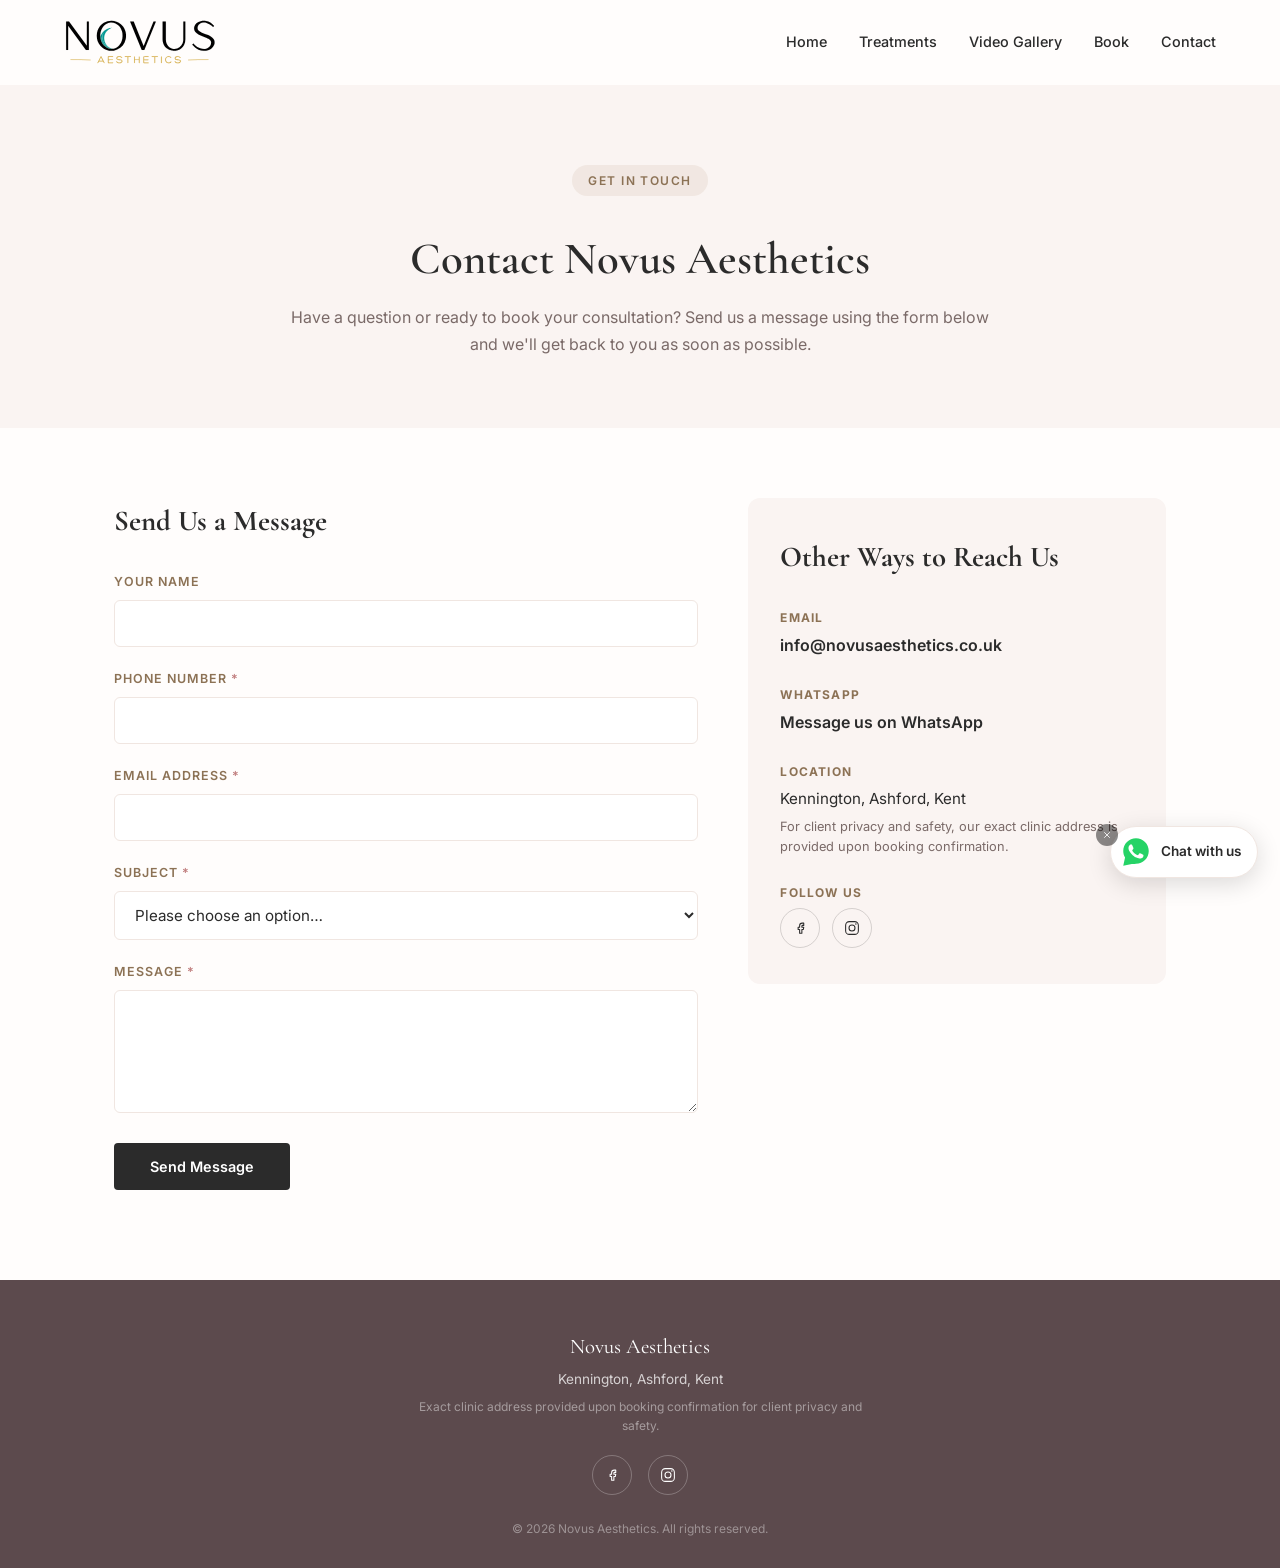
==== commit fbc75609: "Adjust scroll threshold for header frost effect" ====
--- a/contact.html
+++ b/contact.html
@@ -270,7 +270,7 @@
         // Frosted header on scroll
         const siteHeader = document.querySelector('.site-header');
         function updateHeaderFrost() {
-            siteHeader.classList.toggle('scrolled', window.scrollY > 40);
+            siteHeader.classList.toggle('scrolled', window.scrollY > 60);
         }
         window.addEventListener('scroll', updateHeaderFrost, { passive: true });
         updateHeaderFrost();
--- a/style.css
+++ b/style.css
@@ -97,6 +97,32 @@
     background: rgba(250, 244, 242, 0.78);
     backdrop-filter: blur(12px);
     -webkit-backdrop-filter: blur(12px);
+}
+ 
+/* Desktop only: fully transparent at top, condensing to a slim translucent bar on scroll */
+@media (min-width: 861px) {
+    .site-header {
+        background: transparent;
+        border-bottom: 1px solid transparent;
+        transition: background 0.3s ease, border-color 0.3s ease, box-shadow 0.3s ease;
+    }
+ 
+    .site-header .nav-container {
+        padding: 18px 24px;
+        transition: padding 0.3s ease;
+    }
+ 
+    .site-header.scrolled {
+        background: rgba(250, 244, 242, 0.75);
+        backdrop-filter: blur(12px);
+        -webkit-backdrop-filter: blur(12px);
+        border-bottom: 1px solid rgba(0, 0, 0, 0.06);
+        box-shadow: 0 2px 20px rgba(0, 0, 0, 0.05);
+    }
+ 
+    .site-header.scrolled .nav-container {
+        padding: 8px 24px;
+    }
 }
  
 .nav-container {
@@ -1449,4 +1475,3 @@
         padding: 8px;
     }
 }
- 
